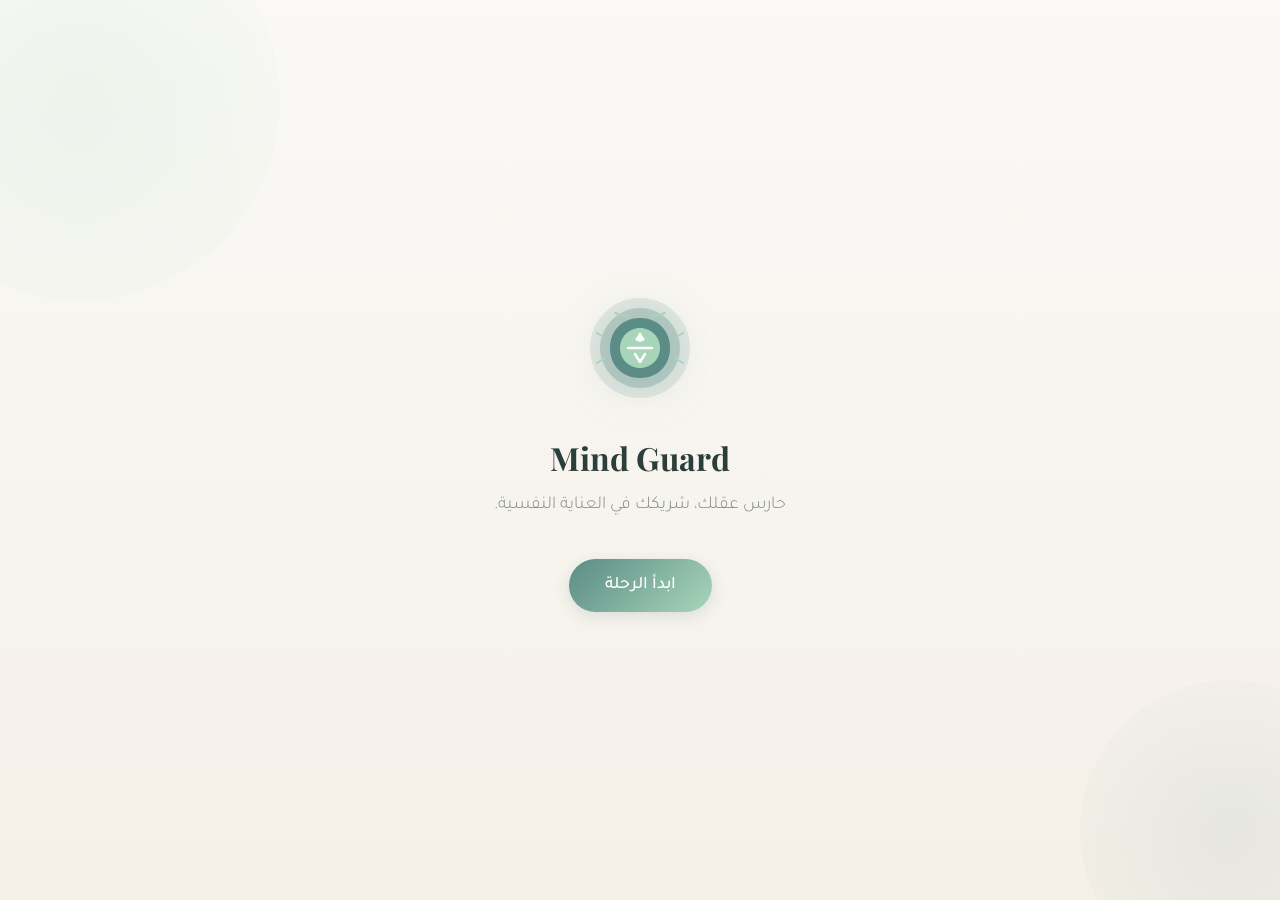
==== index.html @ 06ab42ee "first upload" ====
<!DOCTYPE html>
<html lang="ar" dir="rtl">
<head>
  <meta charset="UTF-8">
  <meta name="viewport" content="width=device-width, initial-scale=1.0, maximum-scale=1.0, user-scalable=no">
  <meta name="description" content="حارس عقلك - شريكك في العناية النفسية">
  <meta name="theme-color" content="#5B8C85">
  <link rel="manifest" href="manifest.json">
  <link rel="apple-touch-icon" href="icons/icon-192x192.png">
  <title>Mind Guard - حارس عقلك</title>
  <link rel="stylesheet" href="css/style.css">
</head>
<body>
  <div class="splash-screen">
    <div class="splash-logo">
      <svg viewBox="0 0 120 120" fill="none" xmlns="http://www.w3.org/2000/svg">
        <path d="M60 10C32.4 10 10 32.4 10 60s22.4 50 50 50 50-22.4 50-50S87.6 10 60 10z" fill="#5B8C85" opacity="0.15"/>
        <path d="M60 20C38.4 20 20 38.4 20 60s18.4 40 40 40 40-18.4 40-40S81.6 20 60 20z" fill="#5B8C85" opacity="0.3"/>
        <path d="M60 30C42.4 30 30 42.4 30 60s12.4 30 30 30 30-12.4 30-30S77.6 30 60 30z" fill="#5B8C85"/>
        <path d="M60 40c-11 0-20 9-20 20s9 20 20 20 20-9 20-20-9-20-20-20z" fill="#A8D5BA"/>
        <path d="M55 52l5-8 5 8-5 2-5-2z" fill="#fff"/>
        <path d="M48 60h24M55 66l5 8 5-8" stroke="#fff" stroke-width="2.5" stroke-linecap="round" stroke-linejoin="round" fill="none"/>
        <path d="M35 25l12 4M85 25l-12 4M25 50l-8-5M25 70l-8 5M95 50l8-5M95 70l8 5" stroke="#A8D5BA" stroke-width="2" stroke-linecap="round"/>
      </svg>
    </div>
    <h1 class="splash-title">Mind Guard</h1>
    <p class="splash-quote">حارس عقلك، شريكك في العناية النفسية.</p>
    <button class="btn btn-primary btn-lg" onclick="App.navigate('mood-check.html')">ابدأ الرحلة</button>
  </div>
  <script src="js/storage.js"></script>
  <script src="js/questions.js"></script>
  <script src="js/recommendations.js"></script>
  <script src="js/app.js"></script>
  <script src="js/pwa.js"></script>
</body>
</html>
---- css/style.css ----
/* ============================================
   MIND GUARD - COMPLETE DESIGN SYSTEM
   ============================================ */

/* --- Google Fonts & Font Awesome --- */
@import url('https://fonts.googleapis.com/css2?family=Tajawal:wght@300;400;500;700&family=Cairo:wght@300;400;500;700&family=Playfair+Display:ital,wght@0,500;0,700;1,500&display=swap');
@import url('https://cdnjs.cloudflare.com/ajax/libs/font-awesome/6.5.1/css/all.min.css');

/* --- CSS Custom Properties --- */
:root {
  /* Colors */
  --primary: #5B8C85;
  --primary-dark: #4A7570;
  --secondary-mint: #A8D5BA;
  --warm-beige: #F5F0E8;
  --warm-beige-dark: #E6CCB2;
  --background: #FAF9F6;
  --text-primary: #2C3E3A;
  --text-secondary: #7A8B87;
  --border-soft: #E0E8E5;
  --card-bg: rgba(255, 255, 255, 0.75);
  --card-border: rgba(255, 255, 255, 0.6);
  --card-shadow: 0 8px 32px 0 rgba(91, 140, 133, 0.08);
  --placeholder-color: #A4C3B2;

  /* Gradients */
  --gradient-primary: linear-gradient(135deg, #5B8C85, #A8D5BA);
  --gradient-bg: radial-gradient(ellipse at 50% 0%, rgba(164, 195, 178, 0.08) 0%, transparent 70%);
  --gradient-parchment: linear-gradient(135deg, #fdfcf5, #e8e0d0);

  /* Typography */
  --font-body: 'Tajawal', 'Cairo', sans-serif;
  --font-heading: 'Tajawal', sans-serif;
  --font-serif: 'Playfair Display', serif;

  /* Spacing */
  --gap-sm: 8px;
  --gap-md: 16px;
  --gap-lg: 24px;
  --gap-xl: 32px;
  --padding-global: 20px;
  --padding-card: 24px;
  --max-width: 480px;

  /* Borders & Radius */
  --radius-card: 24px;
  --radius-pill: 50px;
  --radius-input: 16px;
  --radius-parchment: 2px 20px 20px 2px;

  /* Shadows */
  --shadow-btn: 0 4px 15px rgba(91, 140, 133, 0.2);
  --shadow-card-hover: 0 12px 40px rgba(91, 140, 133, 0.12);
  --shadow-nav: 0 -4px 24px rgba(0, 0, 0, 0.06);
  --shadow-parchment: 4px 4px 20px rgba(0, 0, 0, 0.06);

  /* Transitions */
  --ease-smooth: cubic-bezier(0.4, 0, 0.2, 1);
  --duration-fast: 0.25s;
  --duration-med: 0.35s;
  --duration-slow: 0.6s;
}

/* ==========================================
   RESET & BASE
   ========================================== */
*, *::before, *::after {
  margin: 0;
  padding: 0;
  box-sizing: border-box;
}

html {
  font-size: 16px;
  scroll-behavior: smooth;
  -webkit-tap-highlight-color: transparent;
}

body {
  font-family: var(--font-body);
  font-weight: 400;
  background: var(--background);
  background-image: var(--gradient-bg);
  color: var(--text-primary);
  direction: rtl;
  text-align: right;
  min-height: 100vh;
  line-height: 1.6;
  -webkit-font-smoothing: antialiased;
  overflow-x: hidden;
}

a { text-decoration: none; color: inherit; }

button {
  font-family: var(--font-body);
  cursor: pointer;
  border: none;
  outline: none;
  font-size: 1rem;
}

input, textarea, select {
  font-family: var(--font-body);
  outline: none;
}

ul { list-style: none; }

::placeholder {
  color: var(--placeholder-color);
  font-weight: 300;
}

/* ==========================================
   SCROLLBAR
   ========================================== */
::-webkit-scrollbar { width: 6px; }
::-webkit-scrollbar-track { background: transparent; }
::-webkit-scrollbar-thumb { background: var(--secondary-mint); border-radius: 3px; }

/* ==========================================
   LAYOUT
   ========================================== */
.container {
  max-width: var(--max-width);
  margin: 0 auto;
  padding: 0 var(--padding-global);
}

.page {
  min-height: 100vh;
  padding: var(--padding-global);
  padding-bottom: 100px;
  animation: pageEnter var(--duration-med) var(--ease-smooth);
}

.page-center {
  display: flex;
  flex-direction: column;
  align-items: center;
  justify-content: center;
  min-height: 100vh;
  padding: var(--padding-global);
}

/* ==========================================
   PAGE ENTRY ANIMATION
   ========================================== */
@keyframes pageEnter {
  0% { opacity: 0; transform: translateY(12px); }
  100% { opacity: 1; transform: translateY(0); }
}

/* ==========================================
   GLASSMORPHISM CARD
   ========================================== */
.card {
  background: var(--card-bg);
  backdrop-filter: blur(12px);
  -webkit-backdrop-filter: blur(12px);
  border: 1px solid var(--card-border);
  border-radius: var(--radius-card);
  box-shadow: var(--card-shadow);
  padding: var(--padding-card);
  transition: transform var(--duration-fast) var(--ease-smooth),
              box-shadow var(--duration-fast) var(--ease-smooth);
}

.card:hover {
  transform: translateY(-4px);
  box-shadow: var(--shadow-card-hover);
}

/* ==========================================
   BACKGROUND BLOBS (depth behind cards)
   ========================================== */
.blob-bg {
  position: relative;
  overflow: hidden;
}

.blob-bg::before,
.blob-bg::after {
  content: '';
  position: absolute;
  border-radius: 50%;
  z-index: 0;
  pointer-events: none;
}

.blob-bg::before {
  width: 300px;
  height: 300px;
  background: radial-gradient(circle, rgba(168, 213, 186, 0.2), transparent);
  top: -80px;
  left: -100px;
}

.blob-bg::after {
  width: 250px;
  height: 250px;
  background: radial-gradient(circle, rgba(91, 140, 133, 0.15), transparent);
  bottom: -60px;
  right: -80px;
}

/* ==========================================
   BUTTONS
   ========================================== */
.btn {
  border-radius: var(--radius-pill);
  padding: 14px 32px;
  font-weight: 500;
  transition: all var(--duration-fast) var(--ease-smooth);
  display: inline-flex;
  align-items: center;
  justify-content: center;
  gap: 8px;
  font-size: 1rem;
  white-space: nowrap;
  user-select: none;
}

.btn:active {
  transform: scale(0.97);
}

.btn-primary {
  background: var(--gradient-primary);
  color: white;
  box-shadow: var(--shadow-btn);
}

.btn-primary:hover {
  transform: translateY(-2px);
  box-shadow: 0 6px 20px rgba(91, 140, 133, 0.3);
}

.btn-secondary {
  background: var(--warm-beige);
  color: var(--text-primary);
}

.btn-secondary:hover {
  background: var(--warm-beige-dark);
  transform: translateY(-2px);
}

.btn-lg {
  padding: 16px 36px;
  font-size: 1.1rem;
}

.btn-sm {
  padding: 10px 22px;
  font-size: 0.9rem;
}

.btn-block { width: 100%; }

.btn-icon {
  width: 48px;
  height: 48px;
  border-radius: 50%;
  padding: 0;
  display: flex;
  align-items: center;
  justify-content: center;
  background: var(--warm-beige);
  color: var(--text-primary);
  font-size: 1.2rem;
  transition: all var(--duration-fast) var(--ease-smooth);
}

.btn-icon:hover {
  background: var(--primary);
  color: white;
  transform: translateY(-2px);
}

/* ==========================================
   INPUTS, TEXTAREAS, SELECTS
   ========================================== */
input[type="text"],
input[type="email"],
textarea,
select {
  border-radius: var(--radius-input);
  border: 2px solid var(--border-soft);
  padding: 14px 16px;
  font-size: 1rem;
  width: 100%;
  transition: all var(--duration-fast) var(--ease-smooth);
  background: #FFFFFF;
  color: var(--text-primary);
}

input[type="text"]:focus,
input[type="email"]:focus,
textarea:focus,
select:focus {
  border-color: var(--primary);
  box-shadow: 0 0 0 4px rgba(91, 140, 133, 0.1);
}

textarea {
  resize: vertical;
  min-height: 120px;
  line-height: 1.7;
}

/* ==========================================
   TYPOGRAPHY
   ========================================== */
.page-title {
  font-family: var(--font-heading);
  font-size: 1.75rem;
  font-weight: 700;
  letter-spacing: -0.3px;
  color: var(--text-primary);
  margin-bottom: 8px;
}

.page-subtitle {
  font-size: 1rem;
  color: var(--text-secondary);
  font-weight: 300;
  margin-bottom: var(--gap-lg);
}

.brand-title {
  font-family: var(--font-serif);
  font-size: 2rem;
  font-weight: 700;
  color: var(--text-primary);
  letter-spacing: -0.5px;
}

.text-center { text-align: center; }

/* Margins */
.mt-8 { margin-top: 8px; }
.mt-16 { margin-top: 16px; }
.mt-24 { margin-top: 24px; }
.mt-32 { margin-top: 32px; }
.mb-8 { margin-bottom: 8px; }
.mb-16 { margin-bottom: 16px; }
.mb-24 { margin-bottom: 24px; }
.mb-32 { margin-bottom: 32px; }
.gap-8 { gap: 8px; }
.gap-16 { gap: 16px; }
.gap-20 { gap: 20px; }

/* ==========================================
   SPLASH SCREEN
   ========================================== */
.splash-screen {
  background: linear-gradient(180deg, #FAF9F6 0%, #F5F0E8 100%);
  min-height: 100vh;
  display: flex;
  flex-direction: column;
  align-items: center;
  justify-content: center;
  padding: 40px 20px;
  position: relative;
  overflow: hidden;
}

.splash-screen::before {
  content: '';
  position: absolute;
  width: 400px;
  height: 400px;
  background: radial-gradient(circle, rgba(168, 213, 186, 0.15), transparent);
  top: -100px;
  left: -120px;
  border-radius: 50%;
}

.splash-screen::after {
  content: '';
  position: absolute;
  width: 300px;
  height: 300px;
  background: radial-gradient(circle, rgba(91, 140, 133, 0.1), transparent);
  bottom: -80px;
  right: -100px;
  border-radius: 50%;
}

.splash-logo {
  width: 120px;
  height: 120px;
  margin-bottom: var(--gap-lg);
  position: relative;
  filter: drop-shadow(0 4px 20px rgba(91, 140, 133, 0.2));
}

.splash-logo svg {
  width: 100%;
  height: 100%;
}

.splash-title {
  font-family: var(--font-serif);
  font-size: 2rem;
  font-weight: 700;
  color: var(--text-primary);
  margin-bottom: var(--gap-sm);
  position: relative;
}

.splash-quote {
  font-size: 1.125rem;
  color: var(--text-secondary);
  font-weight: 300;
  margin-bottom: 40px;
  text-align: center;
  position: relative;
}

/* ==========================================
   MOOD CHECK
   ========================================== */
.mood-grid {
  display: flex;
  justify-content: center;
  gap: 16px;
  flex-wrap: wrap;
  margin-top: var(--gap-xl);
}

.mood-item {
  display: flex;
  flex-direction: column;
  align-items: center;
  gap: var(--gap-sm);
  cursor: pointer;
  transition: all var(--duration-fast) var(--ease-smooth);
}

.mood-circle {
  width: 80px;
  height: 80px;
  border-radius: 50%;
  display: flex;
  align-items: center;
  justify-content: center;
  font-size: 2.5rem;
  background: var(--warm-beige);
  border: 2px solid var(--card-border);
  transition: all var(--duration-fast) var(--ease-smooth);
  box-shadow: var(--card-shadow);
}

.mood-item:hover .mood-circle {
  transform: scale(1.12);
  box-shadow: 0 8px 30px rgba(91, 140, 133, 0.2);
  border-color: var(--primary);
}

.mood-item:active .mood-circle {
  transform: scale(0.95);
}

.mood-label {
  font-size: 0.85rem;
  color: var(--text-secondary);
  font-weight: 500;
}

/* ==========================================
   ASPECT CARDS
   ========================================== */
.aspect-grid {
  display: grid;
  grid-template-columns: 1fr 1fr;
  gap: var(--gap-md);
  margin-top: var(--gap-md);
}

.aspect-card {
  background: var(--card-bg);
  backdrop-filter: blur(12px);
  -webkit-backdrop-filter: blur(12px);
  border: 1px solid var(--card-border);
  border-radius: var(--radius-card);
  box-shadow: var(--card-shadow);
  padding: 24px 16px;
  text-align: center;
  cursor: pointer;
  transition: all var(--duration-fast) var(--ease-smooth);
}

.aspect-card:hover {
  transform: translateY(-4px);
  box-shadow: var(--shadow-card-hover);
}

.aspect-card:active {
  transform: scale(0.97);
}

.aspect-icon {
  font-size: 2.5rem;
  margin-bottom: 12px;
  display: block;
  transition: transform var(--duration-fast) var(--ease-smooth);
}

.aspect-card:hover .aspect-icon {
  transform: scale(1.12);
}

.aspect-name {
  font-size: 1rem;
  font-weight: 700;
  color: var(--text-primary);
  margin-bottom: 4px;
}

.aspect-desc {
  font-size: 0.85rem;
  color: var(--text-secondary);
  font-weight: 300;
}

/* ==========================================
   QUOTE DISPLAY (Parchment Style)
   ========================================== */
.quote-screen {
  min-height: 100vh;
  display: flex;
  flex-direction: column;
  align-items: center;
  justify-content: center;
  padding: 40px 20px;
  position: relative;
  overflow: hidden;
}

.quote-screen::before {
  content: '';
  position: absolute;
  width: 350px;
  height: 350px;
  background: radial-gradient(circle, rgba(168, 213, 186, 0.12), transparent);
  top: -80px;
  right: -100px;
  border-radius: 50%;
}

.quote-card {
  background: var(--gradient-parchment);
  border-radius: var(--radius-parchment);
  box-shadow: var(--shadow-parchment);
  padding: 40px 32px;
  text-align: center;
  max-width: 400px;
  width: 100%;
  position: relative;
  transform: rotate(-0.5deg);
  border: 1px solid rgba(228, 218, 200, 0.5);
}

.quote-icon {
  font-size: 3rem;
  margin-bottom: 16px;
}

.quote-text {
  font-family: var(--font-body);
  font-size: 1.25rem;
  font-style: italic;
  font-weight: 400;
  color: #354F52;
  line-height: 1.8;
  margin-bottom: 16px;
}

.quote-author {
  font-size: 0.9rem;
  color: var(--text-secondary);
  font-weight: 300;
}

/* ==========================================
   QUESTIONNAIRE
   ========================================== */
.questionnaire-header {
  padding: var(--padding-global);
  background: var(--card-bg);
  backdrop-filter: blur(12px);
  -webkit-backdrop-filter: blur(12px);
  position: sticky;
  top: 0;
  z-index: 10;
  border-bottom: 1px solid var(--card-border);
}

.progress-bar-container {
  width: 100%;
  height: 8px;
  background: var(--border-soft);
  border-radius: 4px;
  overflow: hidden;
}

.progress-bar {
  height: 100%;
  background: var(--gradient-primary);
  border-radius: 4px;
  transition: width var(--duration-slow) var(--ease-smooth);
}

.question-container {
  padding: var(--padding-global);
  animation: slideIn var(--duration-med) var(--ease-smooth);
}

@keyframes slideIn {
  0% { opacity: 0; transform: translateX(20px); }
  100% { opacity: 1; transform: translateX(0); }
}

.question-number {
  font-size: 0.9rem;
  color: var(--text-secondary);
  font-weight: 300;
  margin-bottom: 12px;
}

.question-text {
  font-size: 1.2rem;
  font-weight: 700;
  color: var(--text-primary);
  margin-bottom: var(--gap-lg);
  line-height: 1.6;
}

.options-list {
  display: flex;
  flex-direction: column;
  gap: 12px;
}

.option-btn {
  background: var(--warm-beige);
  border-radius: var(--radius-card);
  padding: 16px 20px;
  display: flex;
  align-items: center;
  gap: 12px;
  transition: all var(--duration-fast) var(--ease-smooth);
  border: 2px solid transparent;
  cursor: pointer;
  text-align: right;
}

.option-btn:hover {
  border-color: var(--primary);
  background: #EDE8DE;
  transform: translateY(-2px);
}

.option-btn:active {
  transform: scale(0.97);
}

.option-btn.selected {
  background: var(--gradient-primary);
  color: white;
  border-color: var(--primary);
  transform: scale(1.02);
}

.option-key {
  width: 32px;
  height: 32px;
  border-radius: 50%;
  background: rgba(255, 255, 255, 0.8);
  display: flex;
  align-items: center;
  justify-content: center;
  font-weight: 700;
  font-size: 0.9rem;
  color: var(--primary);
  flex-shrink: 0;
}

.option-btn.selected .option-key {
  background: rgba(255, 255, 255, 0.3);
  color: white;
}

.option-text {
  font-size: 1rem;
  font-weight: 500;
}

.nav-buttons {
  display: flex;
  gap: 12px;
  margin-top: var(--gap-lg);
}

.nav-buttons .btn { flex: 1; }

/* ==========================================
   RESULTS
   ========================================== */
.results-header {
  text-align: center;
  padding: var(--gap-xl) var(--padding-global);
}

/* Circular Gauge with conic-gradient */
.score-circle {
  width: 150px;
  height: 150px;
  border-radius: 50%;
  display: flex;
  flex-direction: column;
  align-items: center;
  justify-content: center;
  margin: 0 auto var(--gap-md);
  position: relative;
  background: var(--border-soft);
}

.score-circle::before {
  content: '';
  position: absolute;
  top: 0; left: 0;
  width: 100%; height: 100%;
  border-radius: 50%;
  background: conic-gradient(var(--primary) var(--pct, 0%), var(--secondary-mint) var(--pct, 0%));
  mask: radial-gradient(farthest-side, transparent calc(100% - 8px), #fff calc(100% - 8px));
  -webkit-mask: radial-gradient(farthest-side, transparent calc(100% - 8px), #fff calc(100% - 8px));
  transition: background var(--duration-slow) var(--ease-smooth);
}

.score-circle-inner {
  width: 134px;
  height: 134px;
  border-radius: 50%;
  background: white;
  display: flex;
  flex-direction: column;
  align-items: center;
  justify-content: center;
  position: relative;
  z-index: 1;
  box-shadow: inset 0 2px 8px rgba(0,0,0,0.04);
}

.score-value {
  font-size: 2rem;
  font-weight: 700;
  color: var(--text-primary);
  line-height: 1;
}

.score-label {
  font-size: 0.8rem;
  color: var(--text-secondary);
  font-weight: 300;
  margin-top: 4px;
}

/* Lowest Aspect Section */
.lowest-aspect-section {
  background: var(--card-bg);
  backdrop-filter: blur(12px);
  -webkit-backdrop-filter: blur(12px);
  border: 1px solid var(--card-border);
  border-radius: var(--radius-card);
  box-shadow: var(--card-shadow);
  padding: var(--padding-card);
  margin: var(--gap-md) var(--padding-global);
}

.lowest-aspect-header {
  display: flex;
  align-items: center;
  gap: 12px;
  margin-bottom: var(--gap-md);
}

.lowest-aspect-icon { font-size: 2rem; }

.lowest-aspect-name {
  font-size: 1.2rem;
  font-weight: 700;
}

.lowest-aspect-score {
  margin-right: auto;
  font-size: 1.1rem;
  font-weight: 500;
}

.recommendation-item {
  background: var(--warm-beige);
  border-radius: var(--radius-card);
  padding: 16px 16px 16px 36px;
  margin-bottom: 12px;
  font-size: 0.95rem;
  line-height: 1.7;
  position: relative;
  border: 1px solid rgba(255,255,255,0.4);
}

.recommendation-item::before {
  content: '💡';
  position: absolute;
  right: 12px;
  top: 16px;
  font-size: 1rem;
}

.results-actions {
  padding: var(--gap-md) var(--padding-global);
  display: flex;
  flex-direction: column;
  gap: 12px;
}

/* ==========================================
   BREATHING EXERCISE
   ========================================== */
.breathing-screen {
  min-height: 100vh;
  display: flex;
  flex-direction: column;
  align-items: center;
  justify-content: center;
  padding: 40px 20px;
  background: linear-gradient(180deg, #E8F4F8 0%, #D4ECF0 100%);
  position: relative;
  overflow: hidden;
}

.breathing-screen::before {
  content: '';
  position: absolute;
  width: 500px;
  height: 500px;
  background: radial-gradient(circle, rgba(168, 213, 186, 0.1), transparent);
  top: -150px;
  left: -150px;
  border-radius: 50%;
}

.breathing-circle {
  width: 200px;
  height: 200px;
  border-radius: 50%;
  background: var(--gradient-primary);
  display: flex;
  align-items: center;
  justify-content: center;
  margin-bottom: var(--gap-xl);
  box-shadow: 0 8px 40px rgba(91, 140, 133, 0.3);
  transition: transform 4s var(--ease-smooth);
}

.breathing-circle.inhale {
  transform: scale(1.5);
  box-shadow: 0 12px 50px rgba(91, 140, 133, 0.4);
}

.breathing-circle.exhale {
  transform: scale(1);
  box-shadow: 0 4px 20px rgba(91, 140, 133, 0.2);
}

.breathing-circle.hold {
  transform: scale(1);
}

.breathing-instruction {
  font-size: 1.3rem;
  font-weight: 700;
  color: var(--text-primary);
  margin-bottom: var(--gap-md);
  text-align: center;
  animation: fadeText 0.4s var(--ease-smooth);
}

@keyframes fadeText {
  0% { opacity: 0; }
  100% { opacity: 1; }
}

.breathing-counter {
  font-size: 1rem;
  color: var(--text-secondary);
  margin-bottom: var(--gap-xl);
}

/* ==========================================
   RELAXATION EXERCISE
   ========================================== */
.relaxation-screen {
  min-height: 100vh;
  padding: 40px 20px;
  background: linear-gradient(180deg, #E8F4F8 0%, #D4ECF0 100%);
}

.relax-step {
  background: var(--card-bg);
  backdrop-filter: blur(8px);
  -webkit-backdrop-filter: blur(8px);
  border: 1px solid var(--card-border);
  border-radius: var(--radius-card);
  box-shadow: var(--card-shadow);
  padding: 20px;
  margin-bottom: var(--gap-md);
  display: flex;
  align-items: flex-start;
  gap: 12px;
  opacity: 0.5;
  transition: all var(--duration-med) var(--ease-smooth);
}

.relax-step.active {
  opacity: 1;
  transform: translateY(-2px);
  box-shadow: var(--shadow-card-hover);
}

.relax-step.completed {
  opacity: 0.7;
}

.relax-step-checkbox {
  width: 24px;
  height: 24px;
  border-radius: 50%;
  border: 2px solid var(--primary);
  display: flex;
  align-items: center;
  justify-content: center;
  flex-shrink: 0;
  margin-top: 2px;
  transition: all var(--duration-fast) var(--ease-smooth);
  font-size: 0.7rem;
  color: transparent;
}

.relax-step.completed .relax-step-checkbox {
  background: var(--gradient-primary);
  color: white;
  border-color: transparent;
}

.relax-step-text {
  font-size: 1rem;
  line-height: 1.6;
  flex: 1;
}

.relax-timer {
  font-size: 2.5rem;
  font-weight: 700;
  color: var(--primary);
  text-align: center;
  margin: var(--gap-lg) 0;
}

/* ==========================================
   EMOTIONAL RELEASE
   ========================================== */
.emotional-screen {
  min-height: 100vh;
  padding: 40px 20px;
}

.emotional-textarea {
  width: 100%;
  height: 300px;
  border-radius: var(--radius-card);
  border: 2px solid var(--border-soft);
  padding: 20px;
  font-size: 1rem;
  line-height: 1.8;
  resize: vertical;
  font-family: var(--font-body);
  transition: border-color var(--duration-fast) var(--ease-smooth);
  background: rgba(255,255,255,0.8);
}

.emotional-textarea:focus {
  border-color: var(--primary);
  box-shadow: 0 0 0 4px rgba(91, 140, 133, 0.1);
}

.word-counter {
  text-align: left;
  font-size: 0.85rem;
  color: var(--text-secondary);
  margin-top: var(--gap-sm);
  direction: ltr;
}

.prompt-chips {
  display: flex;
  flex-wrap: wrap;
  gap: var(--gap-sm);
  margin-bottom: var(--gap-md);
}

.prompt-chip {
  background: var(--warm-beige);
  padding: 8px 16px;
  border-radius: var(--radius-pill);
  font-size: 0.85rem;
  cursor: pointer;
  transition: all var(--duration-fast) var(--ease-smooth);
  border: 1px solid transparent;
}

.prompt-chip:hover {
  background: var(--gradient-primary);
  color: white;
  transform: translateY(-2px);
}

/* ==========================================
   CBT
   ========================================== */
.cbt-screen {
  min-height: 100vh;
  padding: 40px 20px;
}

.cbt-section {
  background: var(--card-bg);
  backdrop-filter: blur(12px);
  -webkit-backdrop-filter: blur(12px);
  border: 1px solid var(--card-border);
  border-radius: var(--radius-card);
  box-shadow: var(--card-shadow);
  padding: var(--padding-card);
  margin-bottom: 20px;
}

.cbt-section-title {
  font-size: 1.1rem;
  font-weight: 700;
  color: var(--primary);
  margin-bottom: 12px;
  display: flex;
  align-items: center;
  gap: 8px;
}

.cbt-section-title .section-num {
  width: 28px;
  height: 28px;
  border-radius: 50%;
  background: var(--gradient-primary);
  color: white;
  display: flex;
  align-items: center;
  justify-content: center;
  font-size: 0.8rem;
  flex-shrink: 0;
}

/* ==========================================
   PROGRESS
   ========================================== */
.progress-screen {
  min-height: 100vh;
  padding: 40px 20px;
}

.chart-container {
  background: var(--card-bg);
  backdrop-filter: blur(12px);
  -webkit-backdrop-filter: blur(12px);
  border: 1px solid var(--card-border);
  border-radius: var(--radius-card);
  box-shadow: var(--card-shadow);
  padding: var(--padding-card);
  margin-bottom: 20px;
  height: 250px;
}

.stat-grid {
  display: grid;
  grid-template-columns: 1fr 1fr;
  gap: 12px;
  margin-bottom: 20px;
}

.stat-card {
  background: var(--warm-beige);
  border-radius: var(--radius-card);
  padding: 16px;
  text-align: center;
  border: 1px solid rgba(255,255,255,0.4);
}

.stat-value {
  font-size: 1.5rem;
  font-weight: 700;
  color: var(--primary);
}

.stat-label {
  font-size: 0.85rem;
  color: var(--text-secondary);
  margin-top: 4px;
}

.history-list {
  background: var(--card-bg);
  backdrop-filter: blur(12px);
  -webkit-backdrop-filter: blur(12px);
  border: 1px solid var(--card-border);
  border-radius: var(--radius-card);
  box-shadow: var(--card-shadow);
  padding: var(--padding-card);
}

.history-item {
  display: flex;
  align-items: center;
  justify-content: space-between;
  padding: 12px 0;
  border-bottom: 1px solid var(--border-soft);
}

.history-item:last-child { border-bottom: none; }

.history-date {
  font-size: 0.9rem;
  color: var(--text-secondary);
}

.history-percent {
  font-size: 1rem;
  font-weight: 700;
}

.history-aspect {
  font-size: 0.85rem;
  color: var(--text-secondary);
}

/* ==========================================
   PROFILE
   ========================================== */
.profile-screen {
  min-height: 100vh;
  padding: 40px 20px;
}

.profile-header-card {
  background: var(--gradient-primary);
  border-radius: var(--radius-card);
  padding: var(--gap-xl);
  text-align: center;
  color: white;
  margin-bottom: var(--gap-lg);
  box-shadow: 0 8px 30px rgba(91, 140, 133, 0.2);
}

.profile-avatar {
  width: 80px;
  height: 80px;
  border-radius: 50%;
  background: rgba(255, 255, 255, 0.2);
  display: flex;
  align-items: center;
  justify-content: center;
  font-size: 2.5rem;
  margin: 0 auto 12px;
  backdrop-filter: blur(4px);
}

.profile-name {
  font-size: 1.3rem;
  font-weight: 700;
}

.profile-stats {
  font-size: 0.9rem;
  opacity: 0.9;
  margin-top: 4px;
}

.profile-menu {
  background: var(--card-bg);
  backdrop-filter: blur(12px);
  -webkit-backdrop-filter: blur(12px);
  border: 1px solid var(--card-border);
  border-radius: var(--radius-card);
  box-shadow: var(--card-shadow);
  overflow: hidden;
}

.profile-menu-item {
  display: flex;
  align-items: center;
  gap: 16px;
  padding: 18px 24px;
  border-bottom: 1px solid var(--border-soft);
  transition: background var(--duration-fast) var(--ease-smooth);
  cursor: pointer;
}

.profile-menu-item:last-child { border-bottom: none; }

.profile-menu-item:hover { background: var(--warm-beige); }

.profile-menu-icon {
  width: 40px;
  height: 40px;
  border-radius: 50%;
  background: var(--warm-beige);
  display: flex;
  align-items: center;
  justify-content: center;
  font-size: 1.2rem;
  color: var(--primary);
  flex-shrink: 0;
}

.profile-menu-text {
  flex: 1;
  font-size: 1rem;
  font-weight: 500;
}

.profile-menu-arrow { color: var(--text-secondary); }

/* ==========================================
   BOTTOM NAVIGATION (Floating)
   ========================================== */
.bottom-nav {
  position: fixed;
  bottom: 24px;
  left: 50%;
  transform: translateX(-50%);
  width: 90%;
  max-width: 420px;
  background: rgba(255, 255, 255, 0.85);
  backdrop-filter: blur(15px);
  -webkit-backdrop-filter: blur(15px);
  border: 1px solid var(--card-border);
  border-radius: var(--radius-pill);
  box-shadow: var(--shadow-nav);
  display: flex;
  justify-content: space-around;
  align-items: center;
  height: 60px;
  z-index: 100;
  padding: 0 8px;
}

.bottom-nav a {
  display: flex;
  flex-direction: column;
  align-items: center;
  justify-content: center;
  gap: 2px;
  font-size: 0.65rem;
  color: var(--text-secondary);
  transition: color var(--duration-fast) var(--ease-smooth);
  padding: 6px 12px;
  position: relative;
  text-decoration: none;
  min-width: 50px;
}

.bottom-nav a i {
  font-size: 1.3rem;
  transition: color var(--duration-fast) var(--ease-smooth);
}

.bottom-nav a.active {
  color: var(--primary);
}

.bottom-nav a.active i {
  color: var(--primary);
}

.bottom-nav a.active::after {
  content: '';
  position: absolute;
  bottom: -2px;
  width: 6px;
  height: 6px;
  border-radius: 50%;
  background: var(--warm-beige-dark);
  box-shadow: 0 0 0 4px var(--warm-beige);
}

/* ==========================================
   RESPONSIVE
   ========================================== */
@media (min-width: 768px) {
  :root {
    --padding-global: 32px;
    --max-width: 600px;
  }

  .aspect-grid {
    grid-template-columns: repeat(3, 1fr);
    gap: var(--gap-lg);
  }

  .mood-grid { gap: 20px; }

  .bottom-nav {
    max-width: 480px;
  }
}

@media (min-width: 1024px) {
  :root {
    --max-width: 700px;
  }
}

/* ==========================================
   ACCESSIBILITY: prefers-reduced-motion
   ========================================== */
@media (prefers-reduced-motion: reduce) {
  *, *::before, *::after {
    animation-duration: 0.01ms !important;
    animation-iteration-count: 1 !important;
    transition-duration: 0.01ms !important;
  }
}

/* ==========================================
   UTILITY CLASSES
   ========================================== */
.hidden { display: none !important; }

.fade-in {
  animation: fadeIn var(--duration-med) var(--ease-smooth);
}

@keyframes fadeIn {
  0% { opacity: 0; transform: translateY(10px); }
  100% { opacity: 1; transform: translateY(0); }
}

.slide-up {
  animation: slideUp var(--duration-med) var(--ease-smooth);
}

@keyframes slideUp {
  0% { opacity: 0; transform: translateY(20px); }
  100% { opacity: 1; transform: translateY(0); }
}

/* Success pop animation */
@keyframes popIn {
  0% { transform: scale(0); }
  60% { transform: scale(1.2); }
  100% { transform: scale(1); }
}

.pop-success {
  animation: popIn 0.4s var(--ease-smooth);
}

/* Skeleton shimmer */
@keyframes shimmer {
  0% { background-position: -200% 0; }
  100% { background-position: 200% 0; }
}

.skeleton {
  background: linear-gradient(90deg, var(--border-soft) 25%, #f0f4f0 50%, var(--border-soft) 75%);
  background-size: 200% 100%;
  animation: shimmer 1.5s infinite;
  border-radius: 8px;
}

/* Spinner */
@keyframes spin {
  0% { transform: rotate(0deg); }
  100% { transform: rotate(360deg); }
}

.spinner {
  width: 24px;
  height: 24px;
  border: 3px solid var(--border-soft);
  border-top-color: var(--primary);
  border-radius: 50%;
  animation: spin 1s linear infinite;
}
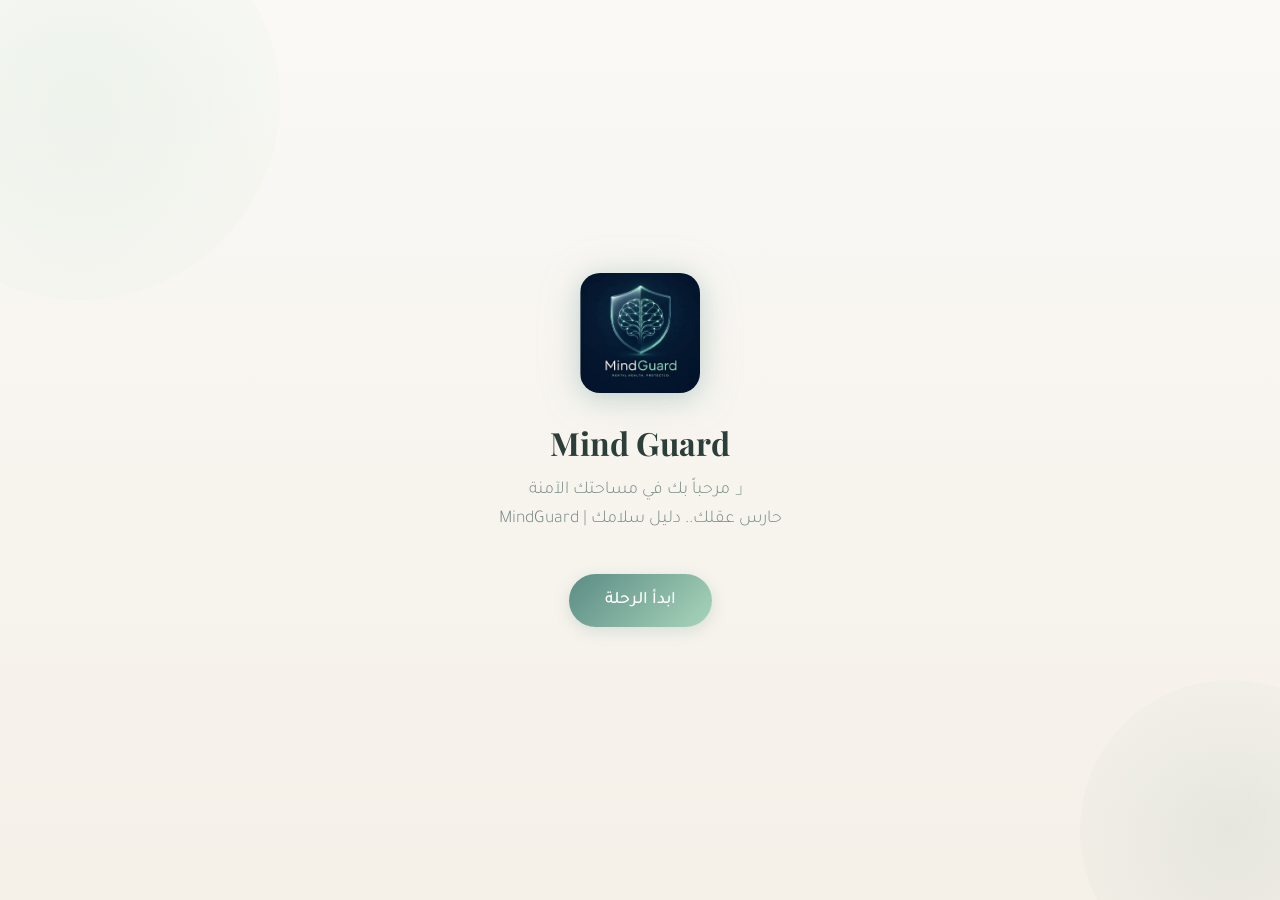
==== commit 279bd4fd: "adding features + fixing responsive isssues" ====
--- a/index.html
+++ b/index.html
@@ -7,24 +7,21 @@
   <meta name="theme-color" content="#5B8C85">
   <link rel="manifest" href="manifest.json">
   <link rel="apple-touch-icon" href="icons/icon-192x192.png">
+  <link rel="icon" type="image/png" sizes="192x192" href="icons/icon-192x192.png">
+  <link rel="icon" type="image/png" sizes="512x512" href="icons/icon-512x512.png">
   <title>Mind Guard - حارس عقلك</title>
   <link rel="stylesheet" href="css/style.css">
 </head>
 <body>
   <div class="splash-screen">
     <div class="splash-logo">
-      <svg viewBox="0 0 120 120" fill="none" xmlns="http://www.w3.org/2000/svg">
-        <path d="M60 10C32.4 10 10 32.4 10 60s22.4 50 50 50 50-22.4 50-50S87.6 10 60 10z" fill="#5B8C85" opacity="0.15"/>
-        <path d="M60 20C38.4 20 20 38.4 20 60s18.4 40 40 40 40-18.4 40-40S81.6 20 60 20z" fill="#5B8C85" opacity="0.3"/>
-        <path d="M60 30C42.4 30 30 42.4 30 60s12.4 30 30 30 30-12.4 30-30S77.6 30 60 30z" fill="#5B8C85"/>
-        <path d="M60 40c-11 0-20 9-20 20s9 20 20 20 20-9 20-20-9-20-20-20z" fill="#A8D5BA"/>
-        <path d="M55 52l5-8 5 8-5 2-5-2z" fill="#fff"/>
-        <path d="M48 60h24M55 66l5 8 5-8" stroke="#fff" stroke-width="2.5" stroke-linecap="round" stroke-linejoin="round" fill="none"/>
-        <path d="M35 25l12 4M85 25l-12 4M25 50l-8-5M25 70l-8 5M95 50l8-5M95 70l8 5" stroke="#A8D5BA" stroke-width="2" stroke-linecap="round"/>
-      </svg>
+      <img src="icons/logo.jpg" alt="Mind Guard" style="width:120px;height:120px;border-radius:20px;object-fit:cover;box-shadow:0 4px 20px rgba(91,140,133,0.2);">
     </div>
     <h1 class="splash-title">Mind Guard</h1>
-    <p class="splash-quote">حارس عقلك، شريكك في العناية النفسية.</p>
+    <p class="splash-quote">
+      「 مرحباً بك في مساحتك الآمنة <br>
+         حارس عقلك.. دليل سلامك | MindGuard 
+    </p>
     <button class="btn btn-primary btn-lg" onclick="App.navigate('mood-check.html')">ابدأ الرحلة</button>
   </div>
   <script src="js/storage.js"></script>
--- a/css/style.css
+++ b/css/style.css
@@ -142,6 +142,7 @@
   justify-content: center;
   min-height: 100vh;
   padding: var(--padding-global);
+  padding-bottom: 100px;
 }
 
 /* ==========================================
@@ -195,6 +196,7 @@
   background: radial-gradient(circle, rgba(168, 213, 186, 0.2), transparent);
   top: -80px;
   left: -100px;
+  animation: blobDrift 8s ease-in-out infinite alternate;
 }
 
 .blob-bg::after {
@@ -203,6 +205,17 @@
   background: radial-gradient(circle, rgba(91, 140, 133, 0.15), transparent);
   bottom: -60px;
   right: -80px;
+  animation: blobDrift2 10s ease-in-out infinite alternate;
+}
+
+@keyframes blobDrift {
+  0% { transform: translate(0, 0) scale(1); }
+  100% { transform: translate(30px, 20px) scale(1.1); }
+}
+
+@keyframes blobDrift2 {
+  0% { transform: translate(0, 0) scale(1); }
+  100% { transform: translate(-20px, -15px) scale(1.15); }
 }
 
 /* ==========================================
@@ -320,6 +333,7 @@
   letter-spacing: -0.3px;
   color: var(--text-primary);
   margin-bottom: 8px;
+  animation: fadeIn 0.4s var(--ease-smooth);
 }
 
 .page-subtitle {
@@ -327,6 +341,9 @@
   color: var(--text-secondary);
   font-weight: 300;
   margin-bottom: var(--gap-lg);
+  animation: fadeIn 0.4s var(--ease-smooth);
+  animation-delay: 0.05s;
+  animation-fill-mode: both;
 }
 
 .brand-title {
@@ -376,6 +393,7 @@
   top: -100px;
   left: -120px;
   border-radius: 50%;
+  animation: blobDrift 10s ease-in-out infinite alternate;
 }
 
 .splash-screen::after {
@@ -387,6 +405,7 @@
   bottom: -80px;
   right: -100px;
   border-radius: 50%;
+  animation: blobDrift2 12s ease-in-out infinite alternate;
 }
 
 .splash-logo {
@@ -395,6 +414,7 @@
   margin-bottom: var(--gap-lg);
   position: relative;
   filter: drop-shadow(0 4px 20px rgba(91, 140, 133, 0.2));
+  animation: float 4s ease-in-out infinite;
 }
 
 .splash-logo svg {
@@ -409,6 +429,8 @@
   color: var(--text-primary);
   margin-bottom: var(--gap-sm);
   position: relative;
+  animation: fadeIn 0.6s var(--ease-smooth) both;
+  animation-delay: 0.2s;
 }
 
 .splash-quote {
@@ -418,6 +440,13 @@
   margin-bottom: 40px;
   text-align: center;
   position: relative;
+  animation: fadeIn 0.6s var(--ease-smooth) both;
+  animation-delay: 0.4s;
+}
+
+.splash-screen .btn {
+  animation: fadeIn 0.6s var(--ease-smooth) both;
+  animation-delay: 0.6s;
 }
 
 /* ==========================================
@@ -438,7 +467,14 @@
   gap: var(--gap-sm);
   cursor: pointer;
   transition: all var(--duration-fast) var(--ease-smooth);
-}
+  animation: cardEntrance 0.4s var(--ease-smooth) both;
+}
+
+.mood-grid .mood-item:nth-child(1) { animation-delay: 0s; }
+.mood-grid .mood-item:nth-child(2) { animation-delay: 0.06s; }
+.mood-grid .mood-item:nth-child(3) { animation-delay: 0.12s; }
+.mood-grid .mood-item:nth-child(4) { animation-delay: 0.18s; }
+.mood-grid .mood-item:nth-child(5) { animation-delay: 0.24s; }
 
 .mood-circle {
   width: 80px;
@@ -447,17 +483,27 @@
   display: flex;
   align-items: center;
   justify-content: center;
-  font-size: 2.5rem;
   background: var(--warm-beige);
   border: 2px solid var(--card-border);
   transition: all var(--duration-fast) var(--ease-smooth);
   box-shadow: var(--card-shadow);
 }
 
+.mood-circle svg {
+  width: 44px;
+  height: 44px;
+  transition: transform var(--duration-fast) var(--ease-smooth);
+  filter: drop-shadow(0 1px 4px rgba(91, 140, 133, 0.1));
+}
+
 .mood-item:hover .mood-circle {
   transform: scale(1.12);
   box-shadow: 0 8px 30px rgba(91, 140, 133, 0.2);
   border-color: var(--primary);
+}
+
+.mood-item:hover .mood-circle svg {
+  transform: scale(1.1);
 }
 
 .mood-item:active .mood-circle {
@@ -491,6 +537,18 @@
   text-align: center;
   cursor: pointer;
   transition: all var(--duration-fast) var(--ease-smooth);
+  animation: cardEntrance 0.45s var(--ease-smooth) both;
+}
+
+.aspect-grid .aspect-card:nth-child(1) { animation-delay: 0s; }
+.aspect-grid .aspect-card:nth-child(2) { animation-delay: 0.08s; }
+.aspect-grid .aspect-card:nth-child(3) { animation-delay: 0.16s; }
+.aspect-grid .aspect-card:nth-child(4) { animation-delay: 0.24s; }
+.aspect-grid .aspect-card:nth-child(5) { animation-delay: 0.32s; }
+
+@keyframes cardEntrance {
+  0% { opacity: 0; transform: translateY(20px) scale(0.95); }
+  100% { opacity: 1; transform: translateY(0) scale(1); }
 }
 
 .aspect-card:hover {
@@ -504,13 +562,28 @@
 
 .aspect-icon {
   font-size: 2.5rem;
-  margin-bottom: 12px;
-  display: block;
+  margin-bottom: 16px;
+  display: flex;
+  align-items: center;
+  justify-content: center;
+  transition: transform var(--duration-fast) var(--ease-smooth);
+  min-height: 68px;
+}
+
+.aspect-icon svg {
+  width: 64px;
+  height: 64px;
+  filter: drop-shadow(0 2px 8px rgba(91, 140, 133, 0.15));
   transition: transform var(--duration-fast) var(--ease-smooth);
 }
 
 .aspect-card:hover .aspect-icon {
   transform: scale(1.12);
+}
+
+.aspect-card:hover .aspect-icon svg {
+  transform: scale(1.08);
+  filter: drop-shadow(0 4px 16px rgba(91, 140, 133, 0.3));
 }
 
 .aspect-name {
@@ -562,6 +635,7 @@
   position: relative;
   transform: rotate(-0.5deg);
   border: 1px solid rgba(228, 218, 200, 0.5);
+  animation: scaleIn 0.5s var(--ease-smooth);
 }
 
 .quote-icon {
@@ -597,6 +671,7 @@
   top: 0;
   z-index: 10;
   border-bottom: 1px solid var(--card-border);
+  animation: slideUp 0.3s var(--ease-smooth);
 }
 
 .progress-bar-container {
@@ -656,7 +731,13 @@
   border: 2px solid transparent;
   cursor: pointer;
   text-align: right;
-}
+  animation: slideIn 0.35s var(--ease-smooth) both;
+}
+
+.options-list .option-btn:nth-child(1) { animation-delay: 0s; }
+.options-list .option-btn:nth-child(2) { animation-delay: 0.06s; }
+.options-list .option-btn:nth-child(3) { animation-delay: 0.12s; }
+.options-list .option-btn:nth-child(4) { animation-delay: 0.18s; }
 
 .option-btn:hover {
   border-color: var(--primary);
@@ -727,6 +808,7 @@
   margin: 0 auto var(--gap-md);
   position: relative;
   background: var(--border-soft);
+  animation: scaleIn 0.6s var(--ease-smooth);
 }
 
 .score-circle::before {
@@ -779,6 +861,7 @@
   box-shadow: var(--card-shadow);
   padding: var(--padding-card);
   margin: var(--gap-md) var(--padding-global);
+  animation: slideUp 0.5s var(--ease-smooth);
 }
 
 .lowest-aspect-header {
@@ -810,7 +893,18 @@
   line-height: 1.7;
   position: relative;
   border: 1px solid rgba(255,255,255,0.4);
-}
+  animation: slideIn 0.4s var(--ease-smooth) both;
+  transition: transform var(--duration-fast) var(--ease-smooth), box-shadow var(--duration-fast) var(--ease-smooth);
+}
+
+.recommendation-item:hover {
+  transform: translateX(-4px);
+  box-shadow: 0 4px 15px rgba(91, 140, 133, 0.12);
+}
+
+#recommendationsList .recommendation-item:nth-child(1) { animation-delay: 0.05s; }
+#recommendationsList .recommendation-item:nth-child(2) { animation-delay: 0.15s; }
+#recommendationsList .recommendation-item:nth-child(3) { animation-delay: 0.25s; }
 
 .recommendation-item::before {
   content: '💡';
@@ -851,6 +945,19 @@
   top: -150px;
   left: -150px;
   border-radius: 50%;
+  animation: blobDrift 12s ease-in-out infinite alternate;
+}
+
+.breathing-screen::after {
+  content: '';
+  position: absolute;
+  width: 350px;
+  height: 350px;
+  background: radial-gradient(circle, rgba(91, 140, 133, 0.08), transparent);
+  bottom: -100px;
+  right: -100px;
+  border-radius: 50%;
+  animation: blobDrift2 14s ease-in-out infinite alternate;
 }
 
 .breathing-circle {
@@ -864,6 +971,12 @@
   margin-bottom: var(--gap-xl);
   box-shadow: 0 8px 40px rgba(91, 140, 133, 0.3);
   transition: transform 4s var(--ease-smooth);
+  animation: breatheIdle 4s ease-in-out infinite;
+}
+
+@keyframes breatheIdle {
+  0%, 100% { transform: scale(1); box-shadow: 0 8px 40px rgba(91, 140, 133, 0.3); }
+  50% { transform: scale(1.03); box-shadow: 0 12px 50px rgba(91, 140, 133, 0.35); }
 }
 
 .breathing-circle.inhale {
@@ -905,8 +1018,7 @@
    ========================================== */
 .relaxation-screen {
   min-height: 100vh;
-  padding: 40px 20px;
-  background: linear-gradient(180deg, #E8F4F8 0%, #D4ECF0 100%);
+  padding: 40px 20px 100px;
 }
 
 .relax-step {
@@ -923,7 +1035,14 @@
   gap: 12px;
   opacity: 0.5;
   transition: all var(--duration-med) var(--ease-smooth);
-}
+  animation: slideIn 0.4s var(--ease-smooth) both;
+}
+
+#relaxSteps .relax-step:nth-child(1) { animation-delay: 0s; }
+#relaxSteps .relax-step:nth-child(2) { animation-delay: 0.08s; }
+#relaxSteps .relax-step:nth-child(3) { animation-delay: 0.16s; }
+#relaxSteps .relax-step:nth-child(4) { animation-delay: 0.24s; }
+#relaxSteps .relax-step:nth-child(5) { animation-delay: 0.32s; }
 
 .relax-step.active {
   opacity: 1;
@@ -954,6 +1073,7 @@
   background: var(--gradient-primary);
   color: white;
   border-color: transparent;
+  animation: popIn 0.3s var(--ease-smooth);
 }
 
 .relax-step-text {
@@ -968,6 +1088,7 @@
   color: var(--primary);
   text-align: center;
   margin: var(--gap-lg) 0;
+  animation: scaleIn 0.3s var(--ease-smooth);
 }
 
 /* ==========================================
@@ -975,7 +1096,7 @@
    ========================================== */
 .emotional-screen {
   min-height: 100vh;
-  padding: 40px 20px;
+  padding: 40px 20px 100px;
 }
 
 .emotional-textarea {
@@ -990,6 +1111,7 @@
   font-family: var(--font-body);
   transition: border-color var(--duration-fast) var(--ease-smooth);
   background: rgba(255,255,255,0.8);
+  animation: fadeIn 0.5s var(--ease-smooth);
 }
 
 .emotional-textarea:focus {
@@ -1020,20 +1142,25 @@
   cursor: pointer;
   transition: all var(--duration-fast) var(--ease-smooth);
   border: 1px solid transparent;
+  animation: cardEntrance 0.35s var(--ease-smooth) both;
 }
 
 .prompt-chip:hover {
   background: var(--gradient-primary);
   color: white;
-  transform: translateY(-2px);
-}
+  transform: translateY(-2px) scale(1.04);
+}
+
+.prompt-chips .prompt-chip:nth-child(1) { animation-delay: 0s; }
+.prompt-chips .prompt-chip:nth-child(2) { animation-delay: 0.08s; }
+.prompt-chips .prompt-chip:nth-child(3) { animation-delay: 0.16s; }
 
 /* ==========================================
    CBT
    ========================================== */
 .cbt-screen {
   min-height: 100vh;
-  padding: 40px 20px;
+  padding: 40px 20px 100px;
 }
 
 .cbt-section {
@@ -1045,7 +1172,12 @@
   box-shadow: var(--card-shadow);
   padding: var(--padding-card);
   margin-bottom: 20px;
-}
+  animation: cardEntrance 0.4s var(--ease-smooth) both;
+}
+
+.cbt-screen .cbt-section:nth-child(2) { animation-delay: 0.05s; }
+.cbt-screen .cbt-section:nth-child(3) { animation-delay: 0.12s; }
+.cbt-screen .cbt-section:nth-child(4) { animation-delay: 0.19s; }
 
 .cbt-section-title {
   font-size: 1.1rem;
@@ -1068,6 +1200,7 @@
   justify-content: center;
   font-size: 0.8rem;
   flex-shrink: 0;
+  animation: scaleIn 0.3s var(--ease-smooth);
 }
 
 /* ==========================================
@@ -1075,7 +1208,7 @@
    ========================================== */
 .progress-screen {
   min-height: 100vh;
-  padding: 40px 20px;
+  padding: 40px 20px 100px;
 }
 
 .chart-container {
@@ -1088,6 +1221,7 @@
   padding: var(--padding-card);
   margin-bottom: 20px;
   height: 250px;
+  animation: cardEntrance 0.5s var(--ease-smooth);
 }
 
 .stat-grid {
@@ -1103,7 +1237,19 @@
   padding: 16px;
   text-align: center;
   border: 1px solid rgba(255,255,255,0.4);
-}
+  animation: cardEntrance 0.4s var(--ease-smooth) both;
+  transition: transform var(--duration-fast) var(--ease-smooth), box-shadow var(--duration-fast) var(--ease-smooth);
+}
+
+.stat-card:hover {
+  transform: translateY(-3px);
+  box-shadow: 0 6px 20px rgba(91, 140, 133, 0.12);
+}
+
+.stat-grid .stat-card:nth-child(1) { animation-delay: 0s; }
+.stat-grid .stat-card:nth-child(2) { animation-delay: 0.08s; }
+.stat-grid .stat-card:nth-child(3) { animation-delay: 0.16s; }
+.stat-grid .stat-card:nth-child(4) { animation-delay: 0.24s; }
 
 .stat-value {
   font-size: 1.5rem;
@@ -1125,6 +1271,7 @@
   border-radius: var(--radius-card);
   box-shadow: var(--card-shadow);
   padding: var(--padding-card);
+  animation: cardEntrance 0.5s var(--ease-smooth);
 }
 
 .history-item {
@@ -1133,9 +1280,30 @@
   justify-content: space-between;
   padding: 12px 0;
   border-bottom: 1px solid var(--border-soft);
+  animation: slideIn 0.35s var(--ease-smooth) both;
+  transition: background var(--duration-fast) var(--ease-smooth), transform var(--duration-fast) var(--ease-smooth);
+}
+
+.history-item:hover {
+  background: var(--warm-beige);
+  transform: translateX(-4px);
+  border-radius: 12px;
+  padding-left: 12px;
+  padding-right: 12px;
 }
 
 .history-item:last-child { border-bottom: none; }
+
+#historyItems .history-item:nth-child(1) { animation-delay: 0s; }
+#historyItems .history-item:nth-child(2) { animation-delay: 0.06s; }
+#historyItems .history-item:nth-child(3) { animation-delay: 0.12s; }
+#historyItems .history-item:nth-child(4) { animation-delay: 0.18s; }
+#historyItems .history-item:nth-child(5) { animation-delay: 0.24s; }
+#historyItems .history-item:nth-child(6) { animation-delay: 0.3s; }
+#historyItems .history-item:nth-child(7) { animation-delay: 0.36s; }
+#historyItems .history-item:nth-child(8) { animation-delay: 0.42s; }
+#historyItems .history-item:nth-child(9) { animation-delay: 0.48s; }
+#historyItems .history-item:nth-child(10) { animation-delay: 0.54s; }
 
 .history-date {
   font-size: 0.9rem;
@@ -1157,7 +1325,7 @@
    ========================================== */
 .profile-screen {
   min-height: 100vh;
-  padding: 40px 20px;
+  padding: 40px 20px 100px;
 }
 
 .profile-header-card {
@@ -1168,6 +1336,7 @@
   color: white;
   margin-bottom: var(--gap-lg);
   box-shadow: 0 8px 30px rgba(91, 140, 133, 0.2);
+  animation: cardEntrance 0.5s var(--ease-smooth);
 }
 
 .profile-avatar {
@@ -1202,6 +1371,9 @@
   border-radius: var(--radius-card);
   box-shadow: var(--card-shadow);
   overflow: hidden;
+  animation: cardEntrance 0.5s var(--ease-smooth);
+  animation-delay: 0.1s;
+  animation-fill-mode: both;
 }
 
 .profile-menu-item {
@@ -1210,13 +1382,25 @@
   gap: 16px;
   padding: 18px 24px;
   border-bottom: 1px solid var(--border-soft);
-  transition: background var(--duration-fast) var(--ease-smooth);
+  transition: all var(--duration-fast) var(--ease-smooth);
   cursor: pointer;
+  animation: slideIn 0.35s var(--ease-smooth) both;
 }
 
 .profile-menu-item:last-child { border-bottom: none; }
 
-.profile-menu-item:hover { background: var(--warm-beige); }
+.profile-menu-item:hover {
+  background: var(--warm-beige);
+  transform: translateX(-4px);
+}
+
+.profile-menu .profile-menu-item:nth-child(1) { animation-delay: 0s; }
+.profile-menu .profile-menu-item:nth-child(2) { animation-delay: 0.06s; }
+.profile-menu .profile-menu-item:nth-child(3) { animation-delay: 0.12s; }
+.profile-menu .profile-menu-item:nth-child(4) { animation-delay: 0.18s; }
+.profile-menu .profile-menu-item:nth-child(5) { animation-delay: 0.24s; }
+.profile-menu .profile-menu-item:nth-child(6) { animation-delay: 0.3s; }
+.profile-menu .profile-menu-item:nth-child(7) { animation-delay: 0.36s; }
 
 .profile-menu-icon {
   width: 40px;
@@ -1271,11 +1455,20 @@
   gap: 2px;
   font-size: 0.65rem;
   color: var(--text-secondary);
-  transition: color var(--duration-fast) var(--ease-smooth);
+  transition: all var(--duration-fast) var(--ease-smooth);
   padding: 6px 12px;
   position: relative;
   text-decoration: none;
   min-width: 50px;
+}
+
+.bottom-nav a:hover {
+  transform: translateY(-2px);
+  color: var(--primary);
+}
+
+.bottom-nav a:hover i {
+  color: var(--primary);
 }
 
 .bottom-nav a i {
@@ -1305,6 +1498,47 @@
 /* ==========================================
    RESPONSIVE
    ========================================== */
+@media (max-width: 380px) {
+  .bottom-nav {
+    width: 95%;
+    height: 54px;
+    bottom: 16px;
+  }
+
+  .bottom-nav a {
+    min-width: 40px;
+    padding: 4px 6px;
+  }
+
+  .bottom-nav a span {
+    display: none;
+  }
+
+  .bottom-nav a i {
+    font-size: 1.2rem;
+  }
+
+  .bottom-nav a.active::after {
+    bottom: -4px;
+  }
+
+  .mood-grid { gap: 8px; }
+
+  .mood-circle {
+    width: 64px;
+    height: 64px;
+    font-size: 2rem;
+  }
+
+  .aspect-grid {
+    gap: 10px;
+  }
+
+  .aspect-card {
+    padding: 18px 10px;
+  }
+}
+
 @media (min-width: 768px) {
   :root {
     --padding-global: 32px;
@@ -1401,3 +1635,153 @@
   border-radius: 50%;
   animation: spin 1s linear infinite;
 }
+
+/* Scale-in animation (for cards, modals) */
+@keyframes scaleIn {
+  0% { opacity: 0; transform: scale(0.9); }
+  100% { opacity: 1; transform: scale(1); }
+}
+
+.scale-in {
+  animation: scaleIn var(--duration-med) var(--ease-smooth);
+}
+
+/* Float animation (gentle hover for icons) */
+@keyframes float {
+  0%, 100% { transform: translateY(0); }
+  50% { transform: translateY(-6px); }
+}
+
+.float {
+  animation: float 3s ease-in-out infinite;
+}
+
+/* Pulse glow (for buttons/cards) */
+@keyframes pulseGlow {
+  0%, 100% { box-shadow: 0 0 0 0 rgba(91, 140, 133, 0.3); }
+  50% { box-shadow: 0 0 0 12px rgba(91, 140, 133, 0); }
+}
+
+.pulse-glow {
+  animation: pulseGlow 2s ease-in-out infinite;
+}
+
+/* Bounce-in for success popup */
+@keyframes bounceIn {
+  0% { opacity: 0; transform: scale(0.3); }
+  50% { transform: scale(1.05); }
+  70% { transform: scale(0.95); }
+  100% { opacity: 1; transform: scale(1); }
+}
+
+.bounce-in {
+  animation: bounceIn 0.5s var(--ease-smooth);
+}
+
+/* ==========================================
+   MODAL / POPUP OVERLAY
+   ========================================== */
+.modal-overlay {
+  position: fixed;
+  top: 0;
+  left: 0;
+  right: 0;
+  bottom: 0;
+  background: rgba(44, 62, 58, 0.5);
+  backdrop-filter: blur(4px);
+  -webkit-backdrop-filter: blur(4px);
+  display: flex;
+  align-items: center;
+  justify-content: center;
+  z-index: 1000;
+  animation: fadeIn 0.25s var(--ease-smooth);
+}
+
+.modal-box {
+  background: white;
+  border-radius: var(--radius-card);
+  padding: 40px 32px;
+  max-width: 340px;
+  width: 90%;
+  text-align: center;
+  box-shadow: 0 20px 60px rgba(44, 62, 58, 0.15);
+  animation: bounceIn 0.4s var(--ease-smooth);
+}
+
+.modal-icon {
+  font-size: 3rem;
+  margin-bottom: 16px;
+  display: block;
+}
+
+.modal-title {
+  font-size: 1.3rem;
+  font-weight: 700;
+  color: var(--text-primary);
+  margin-bottom: 8px;
+}
+
+.modal-desc {
+  font-size: 0.95rem;
+  color: var(--text-secondary);
+  margin-bottom: 24px;
+  line-height: 1.6;
+}
+
+.modal-btn {
+  min-width: 140px;
+}
+
+/* ==========================================
+   MOOD SELECTOR (for emotional release)
+   ========================================== */
+.mood-selector {
+  display: flex;
+  justify-content: center;
+  gap: 16px;
+  margin-top: 24px;
+}
+
+.mood-selector-item {
+  display: flex;
+  flex-direction: column;
+  align-items: center;
+  gap: 6px;
+  cursor: pointer;
+  transition: all var(--duration-fast) var(--ease-smooth);
+  padding: 12px 16px;
+  border-radius: var(--radius-card);
+  background: var(--warm-beige);
+  border: 2px solid transparent;
+  min-width: 80px;
+  animation: cardEntrance 0.35s var(--ease-smooth) both;
+}
+
+.mood-selector .mood-selector-item:nth-child(1) { animation-delay: 0s; }
+.mood-selector .mood-selector-item:nth-child(2) { animation-delay: 0.08s; }
+.mood-selector .mood-selector-item:nth-child(3) { animation-delay: 0.16s; }
+
+.mood-selector-item:hover {
+  border-color: var(--primary);
+  transform: translateY(-3px);
+  box-shadow: 0 4px 15px rgba(91, 140, 133, 0.15);
+}
+
+.mood-selector-item:active {
+  transform: scale(0.95);
+}
+
+.mood-selector-item.selected {
+  border-color: var(--primary);
+  background: var(--gradient-primary);
+  color: white;
+}
+
+.mood-selector-icon {
+  font-size: 1.8rem;
+}
+
+.mood-selector-label {
+  font-size: 0.85rem;
+  font-weight: 500;
+}
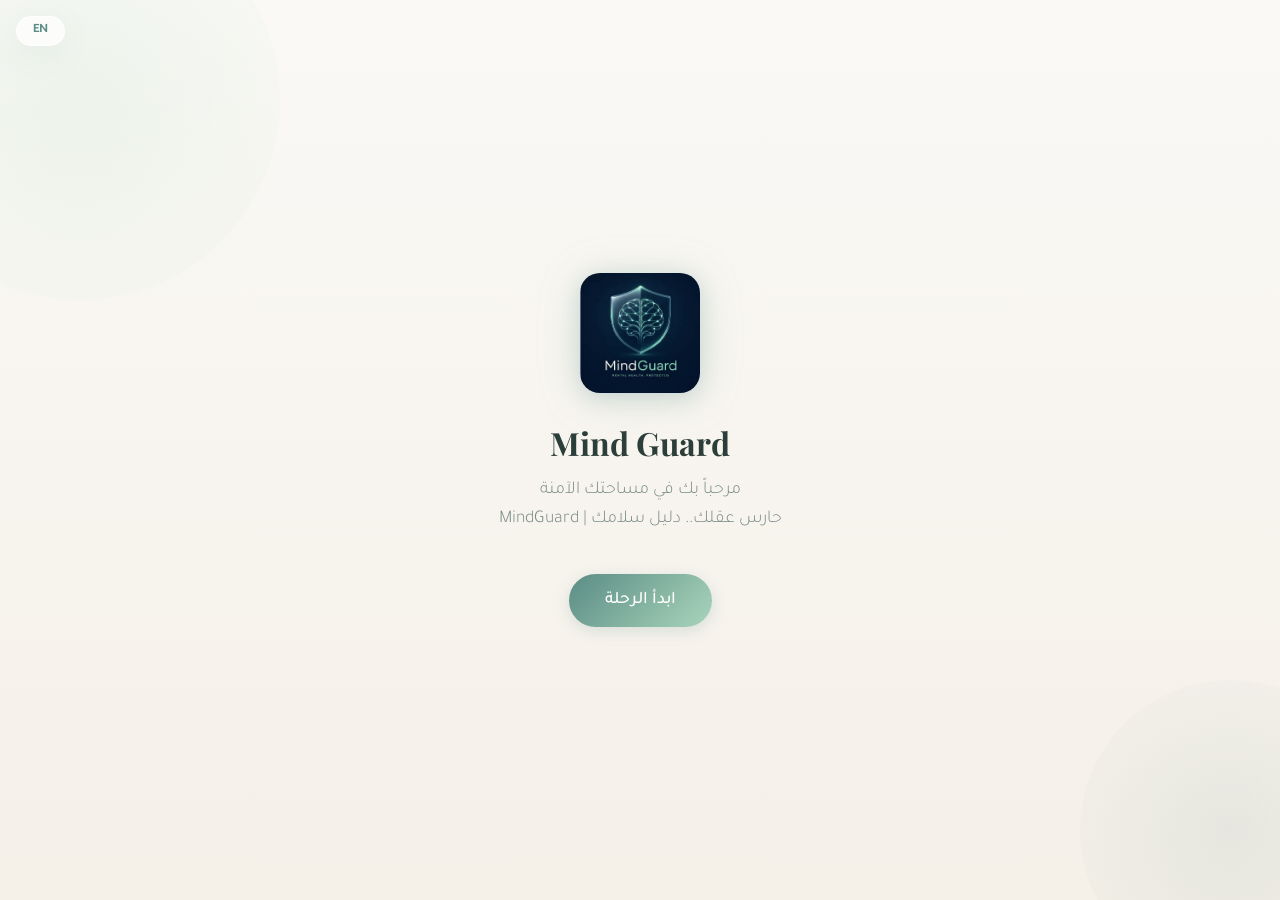
==== commit 74f0cd43: "fix icons + add EN-LANG + FIX PWA" ====
--- a/index.html
+++ b/index.html
@@ -5,6 +5,9 @@
   <meta name="viewport" content="width=device-width, initial-scale=1.0, maximum-scale=1.0, user-scalable=no">
   <meta name="description" content="حارس عقلك - شريكك في العناية النفسية">
   <meta name="theme-color" content="#5B8C85">
+  <meta name="apple-mobile-web-app-capable" content="yes">
+  <meta name="apple-mobile-web-app-status-bar-style" content="default">
+  <meta name="apple-mobile-web-app-title" content="MindGuard">
   <link rel="manifest" href="manifest.json">
   <link rel="apple-touch-icon" href="icons/icon-192x192.png">
   <link rel="icon" type="image/png" sizes="192x192" href="icons/icon-192x192.png">
@@ -14,19 +17,21 @@
 </head>
 <body>
   <div class="splash-screen">
+    <button class="lang-toggle-btn" onclick="i18n.toggle()">EN</button>
     <div class="splash-logo">
       <img src="icons/logo.jpg" alt="Mind Guard" style="width:120px;height:120px;border-radius:20px;object-fit:cover;box-shadow:0 4px 20px rgba(91,140,133,0.2);">
     </div>
-    <h1 class="splash-title">Mind Guard</h1>
-    <p class="splash-quote">
+    <h1 class="splash-title" data-i18n="index.title">Mind Guard</h1>
+    <p class="splash-quote" data-i18n-html="index.subtitle">
       「 مرحباً بك في مساحتك الآمنة <br>
-         حارس عقلك.. دليل سلامك | MindGuard 
+         حارس عقلك.. دليل سلامك | MindGuard
     </p>
-    <button class="btn btn-primary btn-lg" onclick="App.navigate('mood-check.html')">ابدأ الرحلة</button>
+    <button class="btn btn-primary btn-lg" onclick="App.navigate('mood-check.html')" data-i18n="index.startBtn">ابدأ الرحلة</button>
   </div>
   <script src="js/storage.js"></script>
   <script src="js/questions.js"></script>
   <script src="js/recommendations.js"></script>
+  <script src="js/i18n.js"></script>
   <script src="js/app.js"></script>
   <script src="js/pwa.js"></script>
 </body>
--- a/css/style.css
+++ b/css/style.css
@@ -92,6 +92,69 @@
 
 a { text-decoration: none; color: inherit; }
 
+/* Language Toggle */
+.lang-toggle-btn {
+  position: fixed;
+  top: 16px;
+  left: 16px;
+  z-index: 1001;
+  background: var(--card-bg);
+  backdrop-filter: blur(12px);
+  -webkit-backdrop-filter: blur(12px);
+  border: 1px solid var(--card-border);
+  box-shadow: var(--card-shadow);
+  border-radius: var(--radius-pill);
+  padding: 6px 16px;
+  font-family: var(--font-body);
+  font-size: 0.8rem;
+  font-weight: 700;
+  color: var(--primary);
+  cursor: pointer;
+  transition: all var(--duration-fast) var(--ease-smooth);
+}
+.lang-toggle-btn:hover {
+  transform: scale(1.05);
+  box-shadow: 0 6px 20px rgba(91,140,133,0.15);
+}
+
+/* LTR English Support */
+html[dir="ltr"] body {
+  direction: ltr;
+  text-align: left;
+}
+html[dir="ltr"] .page-title,
+html[dir="ltr"] .page-subtitle,
+html[dir="ltr"] .text-center {
+  text-align: center;
+}
+html[dir="ltr"] .question-text,
+html[dir="ltr"] .option-text,
+html[dir="ltr"] .modal-title,
+html[dir="ltr"] .modal-desc,
+html[dir="ltr"] .history-item,
+html[dir="ltr"] .recommendation-item,
+html[dir="ltr"] .splash-quote {
+  text-align: left;
+}
+html[dir="ltr"] .bottom-nav a {
+  direction: ltr;
+}
+html[dir="ltr"] .profile-menu-item,
+html[dir="ltr"] .profile-menu-arrow {
+  direction: ltr;
+}
+html[dir="ltr"] .quote-text {
+  text-align: center;
+}
+html[dir="ltr"] .mood-selector,
+html[dir="ltr"] .aspect-grid {
+  direction: ltr;
+}
+html[dir="ltr"] .lang-toggle-btn {
+  left: auto;
+  right: 16px;
+}
+
 button {
   font-family: var(--font-body);
   cursor: pointer;
@@ -1263,6 +1326,27 @@
   margin-top: 4px;
 }
 
+.progress-actions {
+  display: flex;
+  gap: 12px;
+  margin-top: 20px;
+  padding-bottom: 20px;
+}
+
+@media (max-width: 420px) {
+  .progress-actions {
+    flex-direction: column;
+  }
+}
+
+.btn-danger {
+  background: #F44336 !important;
+  color: white !important;
+}
+.btn-danger:hover {
+  background: #D32F2F !important;
+}
+
 .history-list {
   background: var(--card-bg);
   backdrop-filter: blur(12px);
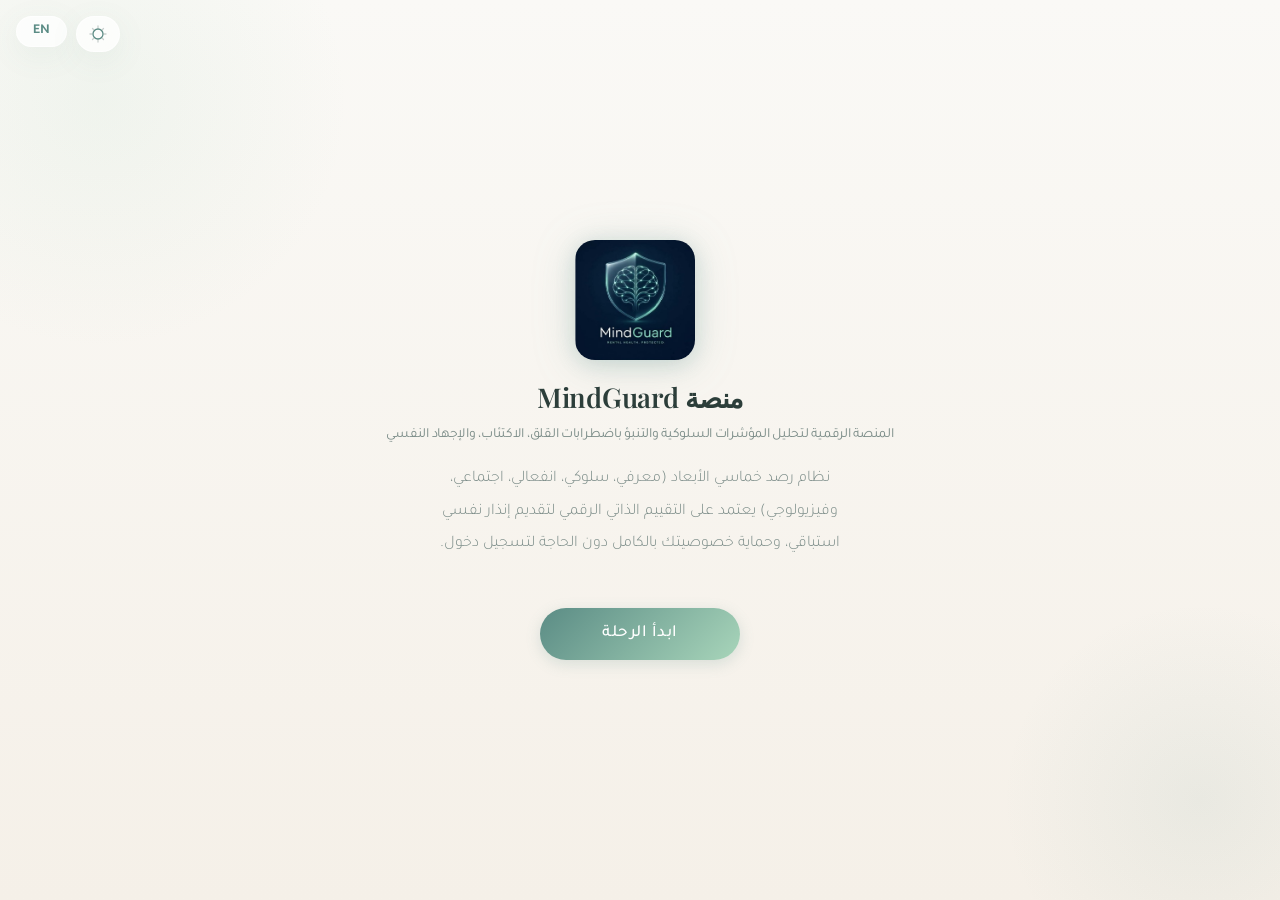
==== commit 47d1523f: "add dark mode + replace some words in main page+ change pricing cards" ====
--- a/index.html
+++ b/index.html
@@ -18,15 +18,15 @@
 <body>
   <div class="splash-screen">
     <button class="lang-toggle-btn" onclick="i18n.toggle()">EN</button>
+    <button class="theme-toggle-btn" onclick="App.toggleTheme()">🌙</button>
     <div class="splash-logo">
       <img src="icons/logo.jpg" alt="Mind Guard" style="width:120px;height:120px;border-radius:20px;object-fit:cover;box-shadow:0 4px 20px rgba(91,140,133,0.2);">
     </div>
-    <h1 class="splash-title" data-i18n="index.title">Mind Guard</h1>
-    <p class="splash-quote" data-i18n-html="index.subtitle">
-      「 مرحباً بك في مساحتك الآمنة <br>
-         حارس عقلك.. دليل سلامك | MindGuard
-    </p>
-    <button class="btn btn-primary btn-lg" onclick="App.navigate('mood-check.html')" data-i18n="index.startBtn">ابدأ الرحلة</button>
+    <h1 class="splash-title" data-i18n-html="hero.title">
+      
+      منصة MindGuard<br><span>المنصة الرقمية لتحليل المؤشرات السلوكية والتنبؤ باضطرابات القلق، الاكتئاب، والإجهاد النفسي</span></h1>
+    <p class="splash-quote" data-i18n="hero.subtitle">نظام رصد خماسي الأبعاد (معرفي، سلوكي، انفعالي، اجتماعي، وفيزيولوجي) يعتمد على التقييم الذاتي الرقمي لتقديم إنذار نفسي استباقي، وحماية خصوصيتك بالكامل دون الحاجة لتسجيل دخول.</p>
+    <button class="btn btn-primary btn-lg" onclick="App.startJourney()" data-i18n="index.startBtn">ابدأ الرحلة</button>
   </div>
   <script src="js/storage.js"></script>
   <script src="js/questions.js"></script>
--- a/css/style.css
+++ b/css/style.css
@@ -3,7 +3,7 @@
    ============================================ */
 
 /* --- Google Fonts & Font Awesome --- */
-@import url('https://fonts.googleapis.com/css2?family=Tajawal:wght@300;400;500;700&family=Cairo:wght@300;400;500;700&family=Playfair+Display:ital,wght@0,500;0,700;1,500&display=swap');
+@import url('https://fonts.googleapis.com/css2?family=Tajawal:wght@300;400;500;700;800&family=Cairo:wght@300;400;500;700&family=Playfair+Display:ital,wght@0,500;0,600;0,700;1,500&display=swap');
 @import url('https://cdnjs.cloudflare.com/ajax/libs/font-awesome/6.5.1/css/all.min.css');
 
 /* --- CSS Custom Properties --- */
@@ -61,6 +61,270 @@
   --duration-slow: 0.6s;
 }
 
+/* Dark Mode */
+html.dark {
+  --primary: #7AB8B0;
+  --primary-dark: #68A69E;
+  --secondary-mint: #3C5A55;
+  --warm-beige: #2C2E30;
+  --warm-beige-dark: #383A3C;
+  --background: #1A1C1E;
+  --text-primary: #E8EAED;
+  --text-secondary: #9AA0A6;
+  --border-soft: #3C4043;
+  --card-bg: rgba(44, 46, 48, 0.9);
+  --card-border: rgba(60, 64, 67, 0.5);
+  --card-shadow: 0 8px 32px 0 rgba(0, 0, 0, 0.2);
+  --placeholder-color: #6B7280;
+
+  --gradient-primary: linear-gradient(135deg, #7AB8B0, #4A8A82);
+  --gradient-bg: radial-gradient(ellipse at 50% 0%, rgba(122, 184, 176, 0.06) 0%, transparent 70%);
+  --gradient-parchment: linear-gradient(135deg, #2C2E30, #222426);
+
+  --shadow-btn: 0 4px 15px rgba(0, 0, 0, 0.4);
+  --shadow-card-hover: 0 12px 40px rgba(0, 0, 0, 0.3);
+  --shadow-nav: 0 -4px 24px rgba(0, 0, 0, 0.3);
+  --shadow-parchment: 4px 4px 20px rgba(0, 0, 0, 0.25);
+}
+
+html.dark .card,
+html.dark .pricing-card,
+html.dark .cbt-section,
+html.dark .relax-step,
+html.dark .history-list,
+html.dark .profile-menu,
+html.dark .modal-box {
+  background: var(--card-bg);
+  border-color: var(--card-border);
+}
+
+html.dark .splash-screen {
+  background: linear-gradient(180deg, #1A1C1E 0%, #222426 100%);
+}
+
+html.dark .breathing-screen {
+  background: linear-gradient(180deg, #1A2224 0%, #1E2A2C 100%);
+}
+
+html.dark .modal-overlay {
+  background: rgba(0, 0, 0, 0.6);
+}
+
+html.dark .bottom-nav {
+  background: rgba(44, 46, 48, 0.9);
+  border-color: var(--card-border);
+}
+
+html.dark .score-circle-inner {
+  background: #2C2E30;
+}
+
+html.dark .splash-screen::before {
+  background: radial-gradient(circle, rgba(122, 184, 176, 0.1), transparent);
+}
+
+html.dark .splash-screen::after {
+  background: radial-gradient(circle, rgba(122, 184, 176, 0.06), transparent);
+}
+
+/* Dark mode inputs */
+html.dark input[type="text"],
+html.dark input[type="email"],
+html.dark textarea,
+html.dark select {
+  background: #2C2E30;
+  color: var(--text-primary);
+  border-color: var(--border-soft);
+}
+
+html.dark .emotional-textarea {
+  background: rgba(44, 46, 48, 0.9);
+}
+
+html.dark .mood-selector-item {
+  background: #2C2E30;
+  border-color: var(--border-soft);
+}
+
+html.dark .mood-selector-item:hover {
+  border-color: var(--primary);
+}
+
+html.dark .mood-selector-item.selected {
+  background: var(--gradient-primary);
+  border-color: var(--primary);
+  color: white;
+}
+
+html.dark .mood-selector-label {
+  color: var(--text-secondary);
+}
+
+html.dark .mood-selector-item.selected .mood-selector-label {
+  color: white;
+}
+
+/* Dark mode option buttons */
+html.dark .option-btn {
+  background: #2C2E30;
+  border-color: var(--border-soft);
+}
+
+html.dark .option-btn:hover {
+  border-color: var(--primary);
+  background: #383A3C;
+}
+
+html.dark .option-btn.selected {
+  background: var(--gradient-primary);
+  border-color: var(--primary);
+}
+
+html.dark .option-btn.selected .option-key {
+  background: rgba(255, 255, 255, 0.2);
+  color: white;
+}
+
+html.dark .option-key {
+  background: rgba(44, 46, 48, 0.8);
+  color: var(--primary);
+}
+
+/* Dark mode alert banner */
+html.dark .alert-banner {
+  background: linear-gradient(135deg, rgba(44, 46, 48, 0.97), rgba(26, 28, 30, 0.97));
+  border-bottom-color: rgba(122, 184, 176, 0.25);
+}
+
+/* Dark mode quote card */
+html.dark .quote-card {
+  background: var(--gradient-parchment);
+  border-color: rgba(60, 64, 67, 0.5);
+}
+
+html.dark .quote-text {
+  color: var(--text-primary);
+}
+
+html.dark .quote-author {
+  color: var(--text-secondary);
+}
+
+html.dark .quote-icon svg circle {
+  fill: rgba(122, 184, 176, 0.1);
+}
+
+html.dark .quote-icon svg path {
+  stroke: #7AB8B0;
+}
+
+html.dark .pricing-card.premium {
+  background: linear-gradient(135deg, rgba(44, 46, 48, 0.9), rgba(26, 28, 30, 0.95));
+}
+
+html.dark .pricing-divider span {
+  background: #3C5A55;
+}
+
+html.dark .prompt-chip {
+  background: #2C2E30;
+  color: var(--text-primary);
+  border-color: var(--border-soft);
+}
+
+html.dark .recommendation-item {
+  background: #2C2E30;
+  border-color: rgba(60, 64, 67, 0.3);
+}
+
+html.dark .stat-card {
+  background: #2C2E30;
+}
+
+html.dark .profile-header-card {
+  background: linear-gradient(135deg, #3C5A55, #2C2E30);
+}
+
+html.dark .cbt-section-title {
+  color: var(--primary);
+}
+
+html.dark .page-title {
+  color: var(--text-primary);
+}
+
+html.dark .page-subtitle {
+  color: var(--text-secondary);
+}
+
+html.dark .lowest-aspect-section {
+  background: var(--card-bg);
+}
+
+html.dark .modal-box {
+  background: #2C2E30;
+}
+
+html.dark .modal-title {
+  color: var(--text-primary);
+}
+
+html.dark .modal-desc {
+  color: var(--text-secondary);
+}
+
+html.dark .splash-title {
+  color: var(--text-primary);
+}
+
+html.dark .aspect-icon svg circle:first-child {
+  fill: #2C2E30;
+}
+
+html.dark .aspect-icon svg circle[r="24"] {
+  fill: #2C2E30;
+}
+
+html.dark .pricing-card {
+  background: var(--card-bg);
+}
+
+html.dark .pricing-name {
+  color: var(--text-primary);
+}
+
+html.dark .pricing-price {
+  color: var(--primary);
+}
+
+html.dark .pricing-btn-free {
+  background: #2C2E30;
+  color: var(--text-secondary);
+}
+
+html.dark .pricing-note {
+  color: var(--text-secondary);
+}
+
+html.dark .btn-secondary {
+  background: #2C2E30;
+  color: var(--text-primary);
+}
+
+html.dark .btn-secondary:hover {
+  background: #383A3C;
+}
+
+html.dark .btn-icon {
+  background: #2C2E30;
+  color: var(--text-primary);
+}
+
+html.dark .btn-icon:hover {
+  background: var(--primary);
+  color: white;
+}
+
 /* ==========================================
    RESET & BASE
    ========================================== */
@@ -71,7 +335,7 @@
 }
 
 html {
-  font-size: 16px;
+  font-size: 17px;
   scroll-behavior: smooth;
   -webkit-tap-highlight-color: transparent;
 }
@@ -85,9 +349,21 @@
   direction: rtl;
   text-align: right;
   min-height: 100vh;
-  line-height: 1.6;
+  line-height: 1.7;
   -webkit-font-smoothing: antialiased;
+  -moz-osx-font-smoothing: grayscale;
   overflow-x: hidden;
+  text-rendering: optimizeLegibility;
+  transition: background-color var(--duration-med) var(--ease-smooth), color var(--duration-med) var(--ease-smooth);
+}
+
+.card, .modal-box, .bottom-nav, .score-circle-inner, .option-btn, .pricing-card, .cbt-section, .relax-step, .history-list, .profile-menu, .modal-overlay, .splash-screen, .breathing-screen, input, textarea, select {
+  transition: background-color var(--duration-med) var(--ease-smooth), color var(--duration-med) var(--ease-smooth), border-color var(--duration-med) var(--ease-smooth), box-shadow var(--duration-med) var(--ease-smooth);
+}
+
+::selection {
+  background: rgba(91, 140, 133, 0.15);
+  color: var(--primary-dark);
 }
 
 a { text-decoration: none; color: inherit; }
@@ -117,6 +393,44 @@
   box-shadow: 0 6px 20px rgba(91,140,133,0.15);
 }
 
+/* Theme Toggle Button */
+.theme-toggle-btn {
+  position: fixed;
+  top: 16px;
+  left: 76px;
+  z-index: 1001;
+  background: var(--card-bg);
+  backdrop-filter: blur(12px);
+  -webkit-backdrop-filter: blur(12px);
+  border: 1px solid var(--card-border);
+  box-shadow: var(--card-shadow);
+  border-radius: var(--radius-pill);
+  padding: 8px 12px;
+  font-family: var(--font-body);
+  font-size: 1rem;
+  font-weight: 700;
+  color: var(--primary);
+  cursor: pointer;
+  transition: all var(--duration-fast) var(--ease-smooth);
+  line-height: 1;
+  display: flex;
+  align-items: center;
+  justify-content: center;
+}
+.theme-toggle-btn:hover {
+  transform: scale(1.05);
+  box-shadow: 0 6px 20px rgba(91,140,133,0.15);
+}
+
+.theme-toggle-btn svg {
+  display: block;
+}
+
+html[dir="ltr"] .theme-toggle-btn {
+  left: auto;
+  right: 76px;
+}
+
 /* LTR English Support */
 html[dir="ltr"] body {
   direction: ltr;
@@ -442,38 +756,38 @@
   flex-direction: column;
   align-items: center;
   justify-content: center;
-  padding: 40px 20px;
+  padding: 40px 28px;
   position: relative;
   overflow: hidden;
 }
 
 .splash-screen::before {
+  content: '';
+  position: absolute;
+  width: 500px;
+  height: 500px;
+  background: radial-gradient(circle, rgba(168, 213, 186, 0.12), transparent 70%);
+  top: -150px;
+  left: -150px;
+  border-radius: 50%;
+  animation: blobDrift 10s ease-in-out infinite alternate;
+}
+
+.splash-screen::after {
   content: '';
   position: absolute;
   width: 400px;
   height: 400px;
-  background: radial-gradient(circle, rgba(168, 213, 186, 0.15), transparent);
-  top: -100px;
-  left: -120px;
-  border-radius: 50%;
-  animation: blobDrift 10s ease-in-out infinite alternate;
-}
-
-.splash-screen::after {
-  content: '';
-  position: absolute;
-  width: 300px;
-  height: 300px;
-  background: radial-gradient(circle, rgba(91, 140, 133, 0.1), transparent);
-  bottom: -80px;
-  right: -100px;
+  background: radial-gradient(circle, rgba(91, 140, 133, 0.08), transparent 70%);
+  bottom: -100px;
+  right: -120px;
   border-radius: 50%;
   animation: blobDrift2 12s ease-in-out infinite alternate;
 }
 
 .splash-logo {
-  width: 120px;
-  height: 120px;
+  width: 110px;
+  height: 110px;
   margin-bottom: var(--gap-lg);
   position: relative;
   filter: drop-shadow(0 4px 20px rgba(91, 140, 133, 0.2));
@@ -487,29 +801,53 @@
 
 .splash-title {
   font-family: var(--font-serif);
-  font-size: 2rem;
-  font-weight: 700;
+  font-size: 1.35rem;
+  font-weight: 600;
   color: var(--text-primary);
-  margin-bottom: var(--gap-sm);
+  text-align: center;
+  margin-bottom: var(--gap-md);
   position: relative;
   animation: fadeIn 0.6s var(--ease-smooth) both;
   animation-delay: 0.2s;
+  letter-spacing: -0.01em;
+  line-height: 1.7;
+}
+
+.splash-title br + span {
+  display: block;
+  font-family: var(--font-body);
+  font-weight: 400;
+  font-size: 0.82rem;
+  color: var(--text-secondary);
+  margin-top: 4px;
 }
 
 .splash-quote {
-  font-size: 1.125rem;
+  font-size: 0.88rem;
   color: var(--text-secondary);
-  font-weight: 300;
-  margin-bottom: 40px;
+  font-weight: 350;
+  line-height: 2;
+  margin-bottom: 48px;
   text-align: center;
   position: relative;
   animation: fadeIn 0.6s var(--ease-smooth) both;
   animation-delay: 0.4s;
+  max-width: 400px;
+}
+
+@media (min-width: 480px) {
+  .splash-title { font-size: 1.6rem; }
+  .splash-quote { font-size: 0.95rem; }
 }
 
 .splash-screen .btn {
   animation: fadeIn 0.6s var(--ease-smooth) both;
   animation-delay: 0.6s;
+  min-width: 200px;
+  padding: 16px 40px;
+  font-size: 1rem;
+  letter-spacing: 0.5px;
+  border-radius: 50px;
 }
 
 /* ==========================================
@@ -970,11 +1308,14 @@
 #recommendationsList .recommendation-item:nth-child(3) { animation-delay: 0.25s; }
 
 .recommendation-item::before {
-  content: '💡';
+  content: '';
   position: absolute;
   right: 12px;
   top: 16px;
-  font-size: 1rem;
+  width: 16px;
+  height: 16px;
+  background: url("data:image/svg+xml,%3Csvg xmlns='http://www.w3.org/2000/svg' width='16' height='16' viewBox='0 0 16 16' fill='none'%3E%3Cpath d='M8 3C5.2 3 3 5.2 3 8s2.2 5 5 5 5-2.2 5-5-2.2-5-5-5z' stroke='%23A8D5BA' stroke-width='1.2' fill='rgba(168,213,186,0.15)'/%3E%3Cpath d='M8 6v3M8 11v.5' stroke='%235B8C85' stroke-width='1.2' stroke-linecap='round'/%3E%3Cpath d='M6 7c0 .7.8 1 2 1s2-.3 2-1' stroke='%23A8D5BA' stroke-width='1' stroke-linecap='round' fill='none'/%3E%3C/svg%3E") no-repeat center;
+  background-size: contain;
 }
 
 .results-actions {
@@ -1508,6 +1849,118 @@
 .profile-menu-arrow { color: var(--text-secondary); }
 
 /* ==========================================
+   ALERT BANNER
+   ========================================== */
+.alert-banner {
+  position: sticky;
+  top: 0;
+  z-index: 999;
+  background: linear-gradient(135deg, rgba(245,240,232,0.97), rgba(255,255,255,0.97));
+  border-bottom: 2px solid rgba(91,140,133,0.2);
+  box-shadow: 0 4px 20px rgba(91,140,133,0.1);
+  animation: alertSlideDown 0.3s var(--ease-smooth);
+  backdrop-filter: blur(12px);
+  -webkit-backdrop-filter: blur(12px);
+}
+
+@keyframes alertSlideDown {
+  0% { opacity: 0; transform: translateY(-100%); }
+  100% { opacity: 1; transform: translateY(0); }
+}
+
+.alert-banner-content {
+  display: flex;
+  align-items: center;
+  gap: 12px;
+  padding: 14px 20px;
+  max-width: var(--max-width);
+  margin: 0 auto;
+  position: relative;
+}
+
+.alert-icon {
+  font-size: 1.5rem;
+  flex-shrink: 0;
+  animation: pulseGlow 2s ease-in-out infinite;
+}
+
+.alert-text {
+  flex: 1;
+  min-width: 0;
+}
+
+.alert-title {
+  font-size: 0.85rem;
+  font-weight: 700;
+  color: var(--primary);
+  margin-bottom: 2px;
+}
+
+.alert-message {
+  font-size: 0.78rem;
+  color: var(--text-secondary);
+  line-height: 1.5;
+}
+
+.alert-cta {
+  background: var(--gradient-primary);
+  color: white;
+  border: none;
+  border-radius: var(--radius-pill);
+  padding: 8px 16px;
+  font-size: 0.78rem;
+  font-weight: 600;
+  font-family: var(--font-body);
+  cursor: pointer;
+  white-space: nowrap;
+  flex-shrink: 0;
+  transition: all var(--duration-fast) var(--ease-smooth);
+}
+
+.alert-cta:hover {
+  transform: translateY(-1px);
+  box-shadow: 0 4px 12px rgba(91,140,133,0.3);
+}
+
+.alert-cta:active {
+  transform: scale(0.97);
+}
+
+.alert-close {
+  background: none;
+  border: none;
+  font-size: 1.1rem;
+  color: var(--text-secondary);
+  cursor: pointer;
+  padding: 4px 8px;
+  line-height: 1;
+  flex-shrink: 0;
+  transition: all var(--duration-fast) var(--ease-smooth);
+  border-radius: 50%;
+}
+
+.alert-close:hover {
+  color: var(--text-primary);
+  background: rgba(0,0,0,0.05);
+  transform: scale(1.1);
+}
+
+html[dir="ltr"] .alert-banner-content {
+  direction: ltr;
+}
+
+@media (max-width: 480px) {
+  .alert-banner-content {
+    flex-wrap: wrap;
+    gap: 8px;
+  }
+  .alert-cta {
+    width: 100%;
+    text-align: center;
+  }
+}
+
+/* ==========================================
    BOTTOM NAVIGATION (Floating)
    ========================================== */
 .bottom-nav {
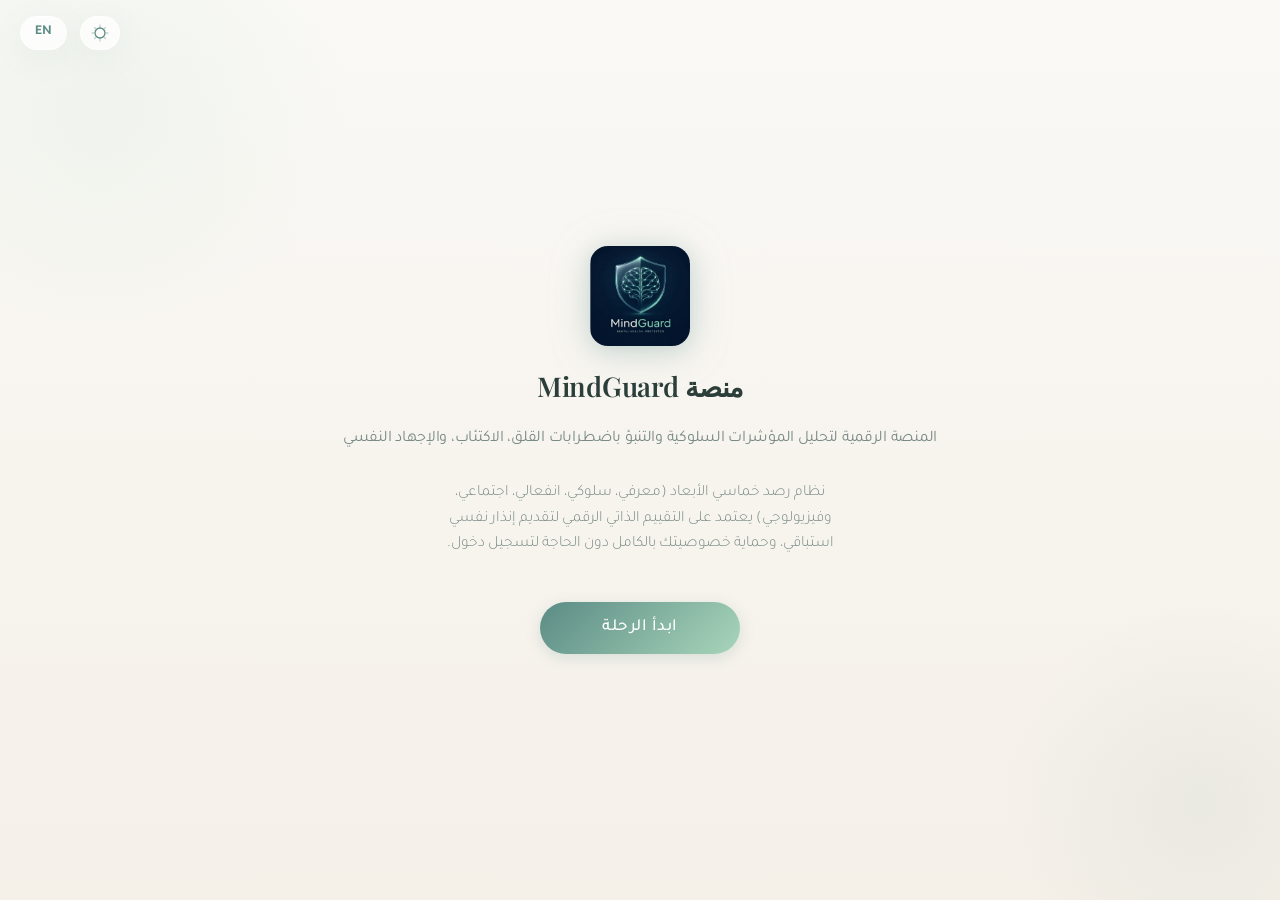
==== commit e86439e1: "fix lang button + start button" ====
--- a/index.html
+++ b/index.html
@@ -20,13 +20,12 @@
     <button class="lang-toggle-btn" onclick="i18n.toggle()">EN</button>
     <button class="theme-toggle-btn" onclick="App.toggleTheme()">🌙</button>
     <div class="splash-logo">
-      <img src="icons/logo.jpg" alt="Mind Guard" style="width:120px;height:120px;border-radius:20px;object-fit:cover;box-shadow:0 4px 20px rgba(91,140,133,0.2);">
+      <img src="icons/logo.jpg" alt="Mind Guard">
     </div>
     <h1 class="splash-title" data-i18n-html="hero.title">
-      
       منصة MindGuard<br><span>المنصة الرقمية لتحليل المؤشرات السلوكية والتنبؤ باضطرابات القلق، الاكتئاب، والإجهاد النفسي</span></h1>
     <p class="splash-quote" data-i18n="hero.subtitle">نظام رصد خماسي الأبعاد (معرفي، سلوكي، انفعالي، اجتماعي، وفيزيولوجي) يعتمد على التقييم الذاتي الرقمي لتقديم إنذار نفسي استباقي، وحماية خصوصيتك بالكامل دون الحاجة لتسجيل دخول.</p>
-    <button class="btn btn-primary btn-lg" onclick="App.startJourney()" data-i18n="index.startBtn">ابدأ الرحلة</button>
+    <button class="btn btn-primary btn-lg" id="startJourneyBtn" data-i18n="index.startBtn">ابدأ الرحلة</button>
   </div>
   <script src="js/storage.js"></script>
   <script src="js/questions.js"></script>
--- a/css/style.css
+++ b/css/style.css
@@ -369,10 +369,10 @@
 a { text-decoration: none; color: inherit; }
 
 /* Language Toggle */
-.lang-toggle-btn {
+.lang-toggle-btn,
+.theme-toggle-btn {
   position: fixed;
   top: 16px;
-  left: 16px;
   z-index: 1001;
   background: var(--card-bg);
   backdrop-filter: blur(12px);
@@ -380,55 +380,37 @@
   border: 1px solid var(--card-border);
   box-shadow: var(--card-shadow);
   border-radius: var(--radius-pill);
-  padding: 6px 16px;
   font-family: var(--font-body);
   font-size: 0.8rem;
   font-weight: 700;
   color: var(--primary);
   cursor: pointer;
   transition: all var(--duration-fast) var(--ease-smooth);
-}
-.lang-toggle-btn:hover {
-  transform: scale(1.05);
-  box-shadow: 0 6px 20px rgba(91,140,133,0.15);
-}
-
-/* Theme Toggle Button */
-.theme-toggle-btn {
-  position: fixed;
-  top: 16px;
-  left: 76px;
-  z-index: 1001;
-  background: var(--card-bg);
-  backdrop-filter: blur(12px);
-  -webkit-backdrop-filter: blur(12px);
-  border: 1px solid var(--card-border);
-  box-shadow: var(--card-shadow);
-  border-radius: var(--radius-pill);
-  padding: 8px 12px;
-  font-family: var(--font-body);
-  font-size: 1rem;
-  font-weight: 700;
-  color: var(--primary);
-  cursor: pointer;
-  transition: all var(--duration-fast) var(--ease-smooth);
   line-height: 1;
   display: flex;
   align-items: center;
   justify-content: center;
-}
+  height: 34px;
+  box-sizing: border-box;
+}
+.lang-toggle-btn:hover,
 .theme-toggle-btn:hover {
   transform: scale(1.05);
   box-shadow: 0 6px 20px rgba(91,140,133,0.15);
 }
 
+.lang-toggle-btn {
+  left: 20px;
+  padding: 0 14px;
+}
+
+.theme-toggle-btn {
+  left: 80px;
+  padding: 0 10px;
+}
+
 .theme-toggle-btn svg {
   display: block;
-}
-
-html[dir="ltr"] .theme-toggle-btn {
-  left: auto;
-  right: 76px;
 }
 
 /* LTR English Support */
@@ -464,11 +446,6 @@
 html[dir="ltr"] .aspect-grid {
   direction: ltr;
 }
-html[dir="ltr"] .lang-toggle-btn {
-  left: auto;
-  right: 16px;
-}
-
 button {
   font-family: var(--font-body);
   cursor: pointer;
@@ -758,7 +735,8 @@
   justify-content: center;
   padding: 40px 28px;
   position: relative;
-  overflow: hidden;
+  overflow-x: hidden;
+  overflow-y: auto;
 }
 
 .splash-screen::before {
@@ -771,6 +749,7 @@
   left: -150px;
   border-radius: 50%;
   animation: blobDrift 10s ease-in-out infinite alternate;
+  pointer-events: none;
 }
 
 .splash-screen::after {
@@ -783,15 +762,24 @@
   right: -120px;
   border-radius: 50%;
   animation: blobDrift2 12s ease-in-out infinite alternate;
+  pointer-events: none;
 }
 
 .splash-logo {
-  width: 110px;
-  height: 110px;
-  margin-bottom: var(--gap-lg);
+  width: 100px;
+  height: 100px;
+  margin-bottom: 20px;
   position: relative;
   filter: drop-shadow(0 4px 20px rgba(91, 140, 133, 0.2));
   animation: float 4s ease-in-out infinite;
+}
+
+.splash-logo img {
+  width: 100%;
+  height: 100%;
+  border-radius: 18px;
+  object-fit: cover;
+  box-shadow: 0 4px 20px rgba(91, 140, 133, 0.2);
 }
 
 .splash-logo svg {
@@ -805,39 +793,45 @@
   font-weight: 600;
   color: var(--text-primary);
   text-align: center;
-  margin-bottom: var(--gap-md);
+  margin-bottom: 10px;
   position: relative;
   animation: fadeIn 0.6s var(--ease-smooth) both;
   animation-delay: 0.2s;
   letter-spacing: -0.01em;
-  line-height: 1.7;
+  line-height: 1.5;
 }
 
 .splash-title br + span {
   display: block;
   font-family: var(--font-body);
   font-weight: 400;
-  font-size: 0.82rem;
+  font-size: 0.9rem;
   color: var(--text-secondary);
-  margin-top: 4px;
+  margin-top: 20px;
+  margin-bottom: 20px;
+  line-height: 1.5;
 }
 
 .splash-quote {
   font-size: 0.88rem;
   color: var(--text-secondary);
   font-weight: 350;
-  line-height: 2;
-  margin-bottom: 48px;
+  line-height: 1.6;
   text-align: center;
   position: relative;
   animation: fadeIn 0.6s var(--ease-smooth) both;
   animation-delay: 0.4s;
-  max-width: 400px;
+  max-width: 380px;
+  display: flex;
+  flex-direction: column;
+  justify-content: center;
+  margin: 0 0 24px;
 }
 
 @media (min-width: 480px) {
   .splash-title { font-size: 1.6rem; }
-  .splash-quote { font-size: 0.95rem; }
+  .splash-title br + span { font-size: 0.95rem; }
+  .splash-quote { font-size: 0.92rem; line-height: 1.65; max-width: 420px; }
 }
 
 .splash-screen .btn {
@@ -848,6 +842,7 @@
   font-size: 1rem;
   letter-spacing: 0.5px;
   border-radius: 50px;
+  margin-top: 20px;
 }
 
 /* ==========================================
